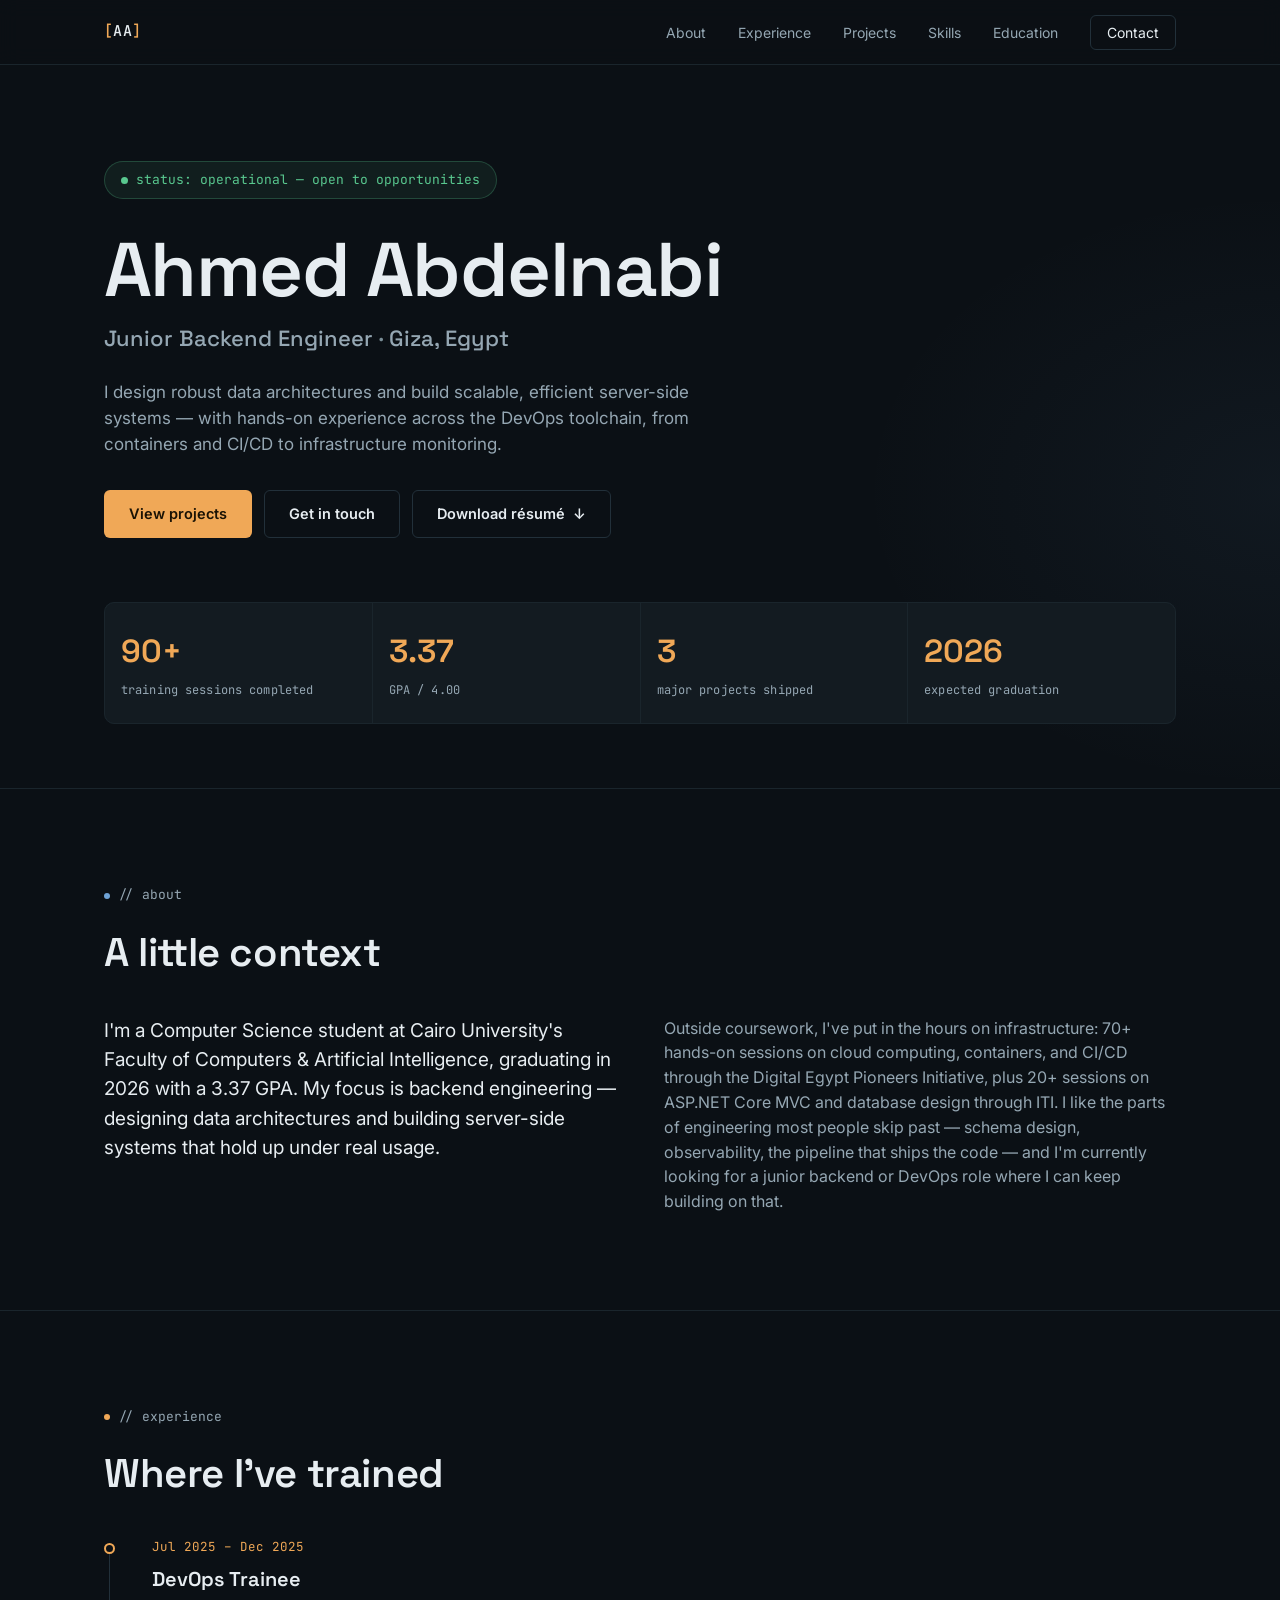
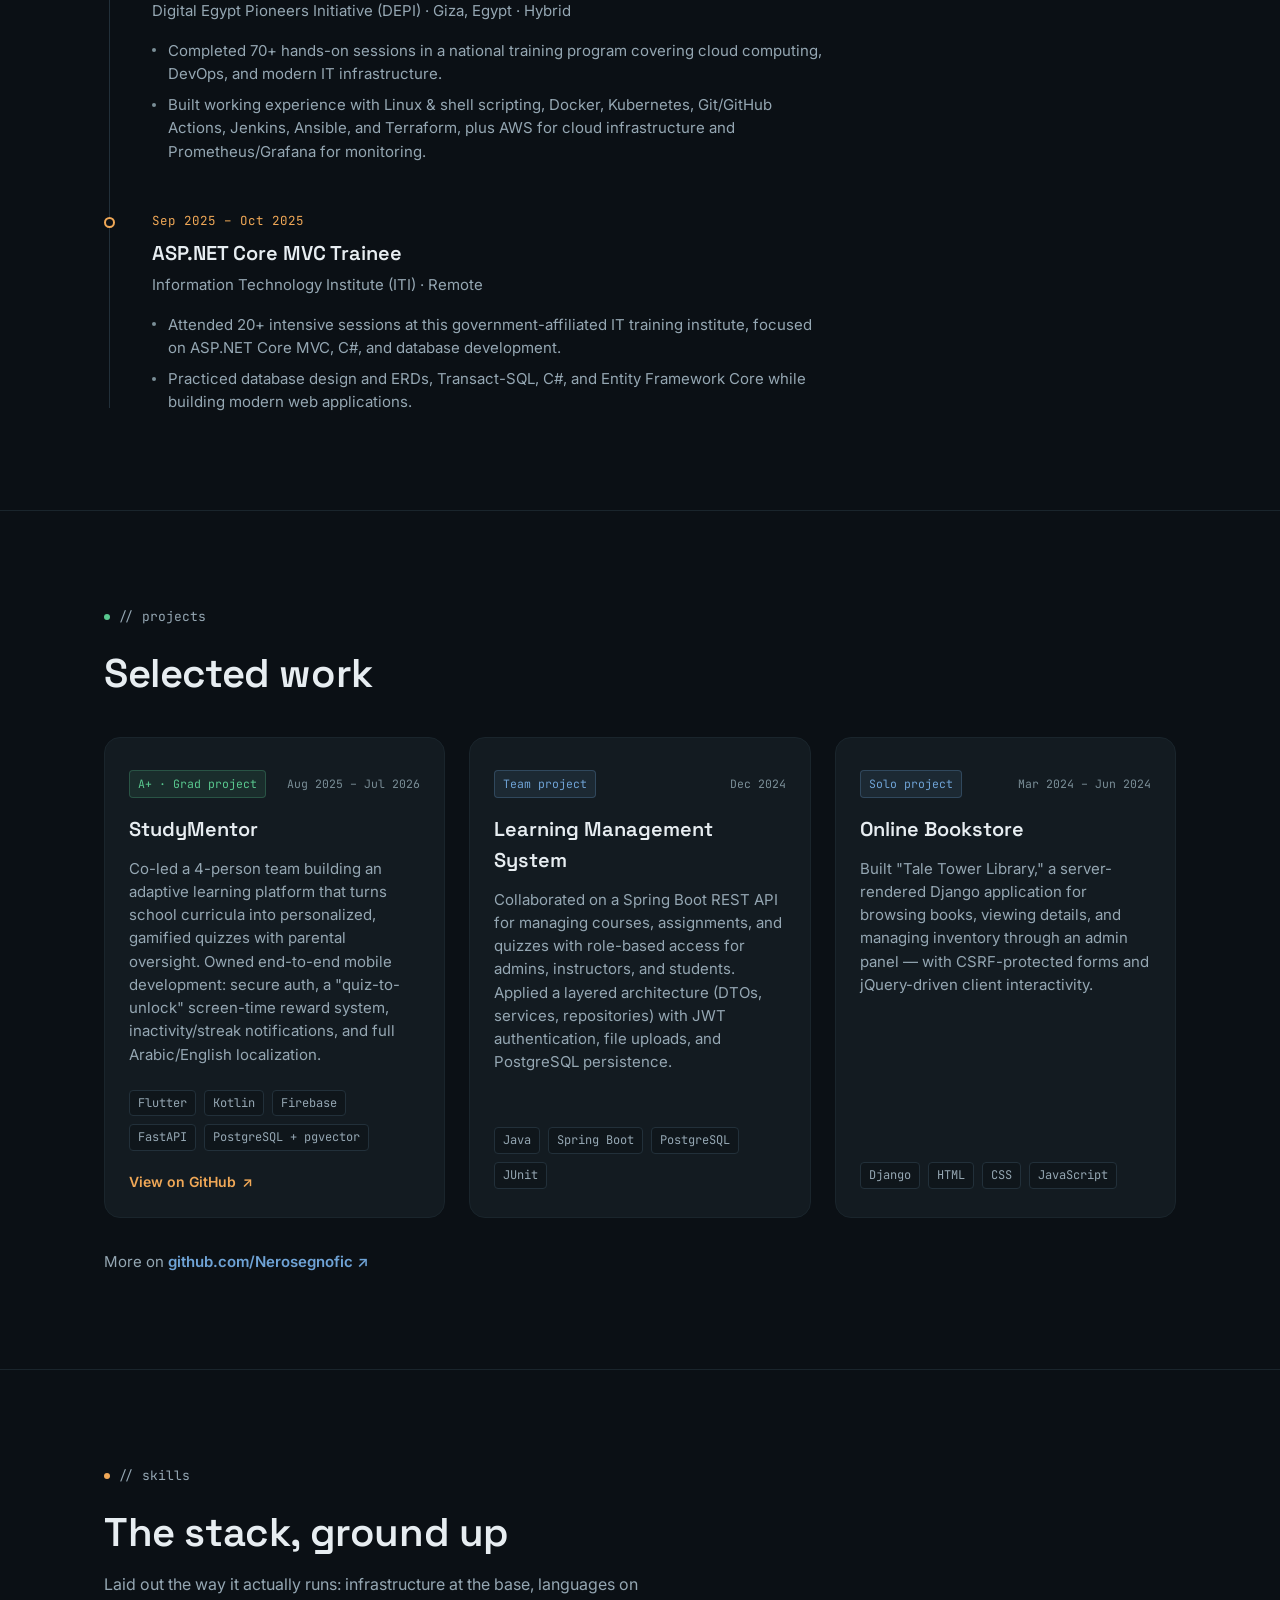
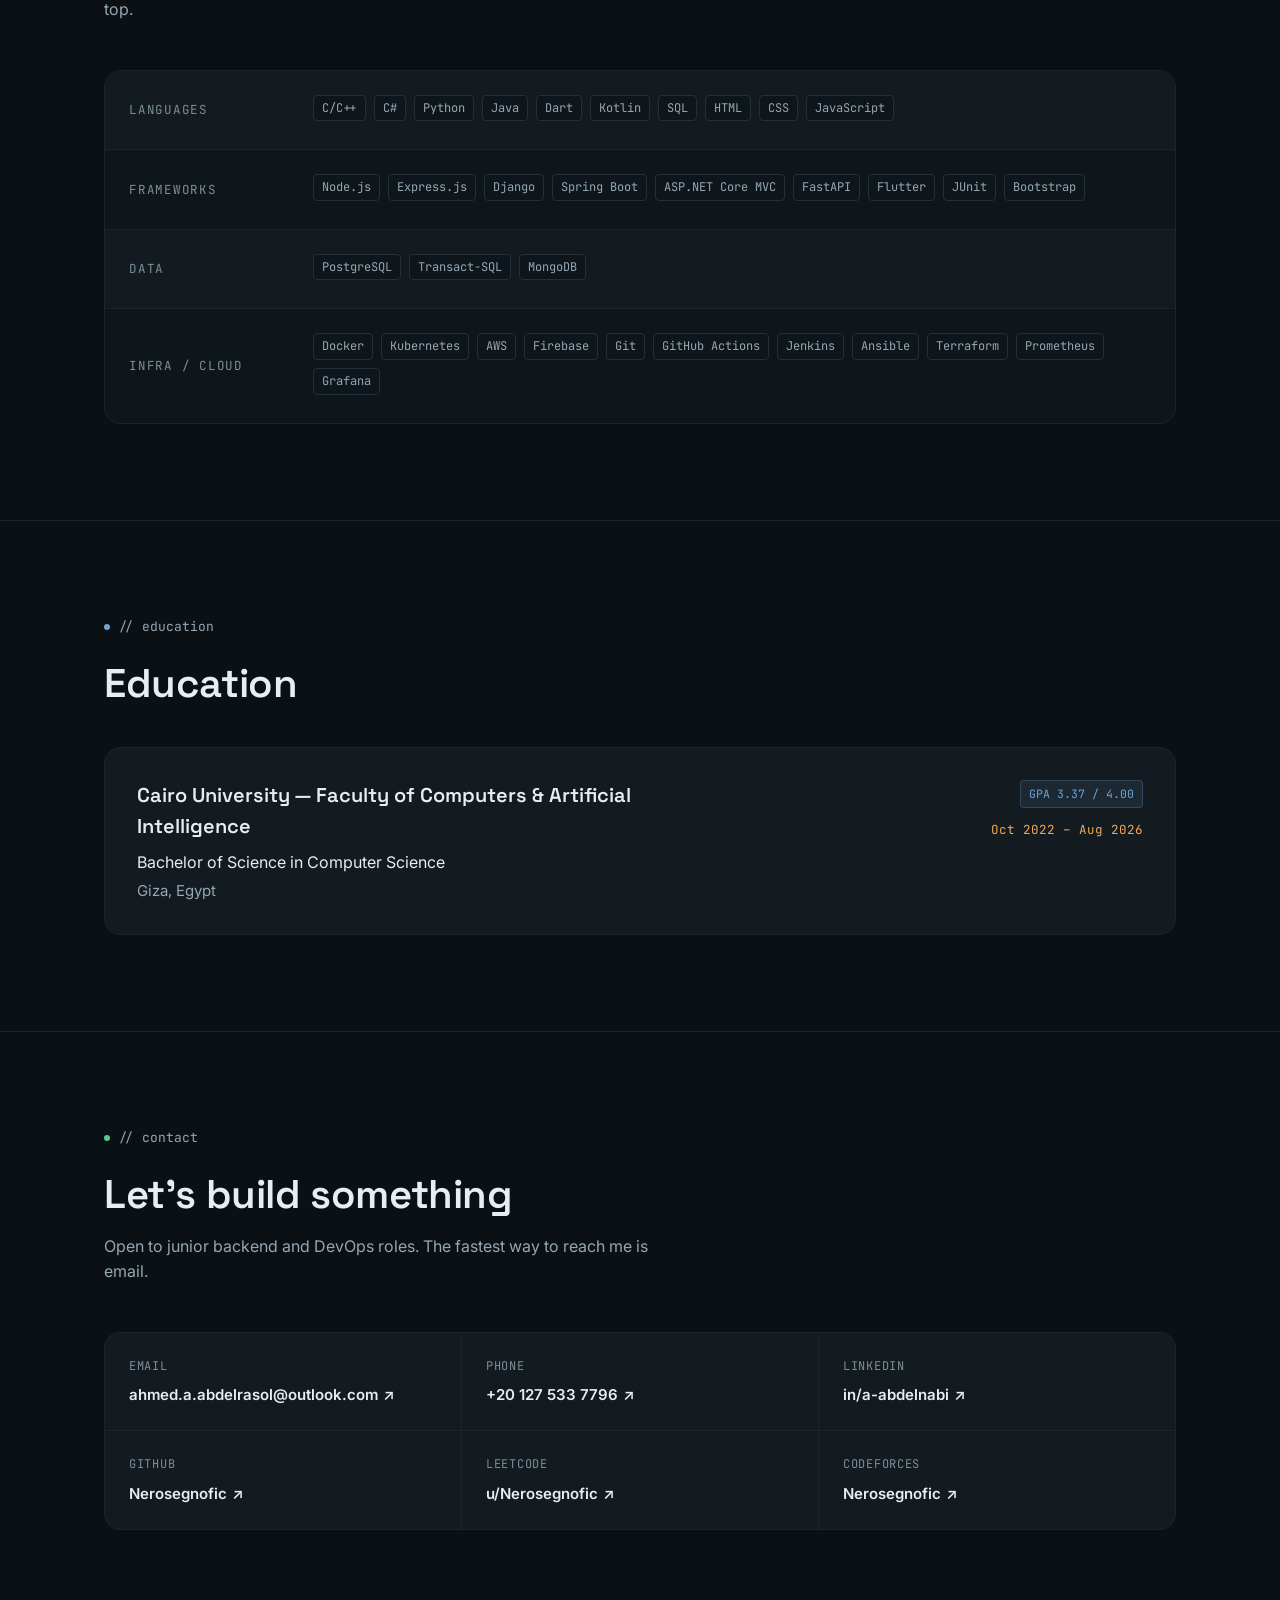
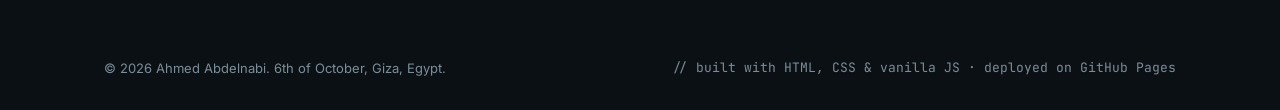
==== index.html @ e4489937 "Add files via upload" ====
<!DOCTYPE html>
<html lang="en" class="no-js">
<head>
  <meta charset="UTF-8">
  <meta name="viewport" content="width=device-width, initial-scale=1.0">
  <script>document.documentElement.classList.replace('no-js', 'js');</script>
  <title>Ahmed Abdelnabi — Junior Backend Engineer</title>
  <meta name="description" content="Ahmed Abdelnabi is a junior backend engineer in Giza, Egypt, focused on data architecture, server-side systems, and DevOps.">

  <!-- Open Graph -->
  <meta property="og:title" content="Ahmed Abdelnabi — Junior Backend Engineer">
  <meta property="og:description" content="Backend engineer dedicated to designing robust data architectures and scalable server-side systems.">
  <meta property="og:type" content="website">

  <link rel="icon" href="data:image/svg+xml,<svg xmlns='http://www.w3.org/2000/svg' viewBox='0 0 100 100'><rect width='100' height='100' rx='22' fill='%230B1015'/><text x='50' y='68' font-size='54' font-family='monospace' fill='%23F0A857' text-anchor='middle'>A</text></svg>">

  <link rel="preconnect" href="https://fonts.googleapis.com">
  <link rel="preconnect" href="https://fonts.gstatic.com" crossorigin>
  <link href="https://fonts.googleapis.com/css2?family=Space+Grotesk:wght@500;600;700&family=Inter:wght@400;500;600&family=JetBrains+Mono:wght@400;500&display=swap" rel="stylesheet">

  <link rel="stylesheet" href="css/style.css">
</head>
<body>
  <a class="skip-link" href="#main">Skip to content</a>

  <!-- ============ NAV ============ -->
  <header class="site-header" id="top">
    <div class="wrap header-inner">
      <a href="#top" class="logo" aria-label="Ahmed Abdelnabi, back to top">
        <span class="logo-bracket">[</span>AA<span class="logo-bracket">]</span>
      </a>

      <nav class="nav" aria-label="Primary">
        <ul class="nav-list">
          <li><a href="#about">About</a></li>
          <li><a href="#experience">Experience</a></li>
          <li><a href="#projects">Projects</a></li>
          <li><a href="#skills">Skills</a></li>
          <li><a href="#education">Education</a></li>
          <li><a href="#contact" class="nav-cta">Contact</a></li>
        </ul>
      </nav>

      <button class="nav-toggle" id="navToggle" aria-expanded="false" aria-controls="mobileNav" aria-label="Open menu">
        <span></span><span></span><span></span>
      </button>
    </div>

    <div class="mobile-nav" id="mobileNav">
      <ul>
        <li><a href="#about">About</a></li>
        <li><a href="#experience">Experience</a></li>
        <li><a href="#projects">Projects</a></li>
        <li><a href="#skills">Skills</a></li>
        <li><a href="#education">Education</a></li>
        <li><a href="#contact">Contact</a></li>
      </ul>
    </div>
  </header>

  <main id="main">
    <!-- ============ HERO ============ -->
    <section class="hero">
      <div class="wrap hero-inner">
        <div class="reveal">
          <div class="status-chip">
            <span class="status-dot" aria-hidden="true"></span>
            status: operational — open to opportunities
          </div>

          <h1 class="hero-name">Ahmed Abdelnabi</h1>
          <p class="hero-role">Junior Backend Engineer <span class="dim">·</span> Giza, Egypt</p>

          <p class="hero-tagline">
            I design robust data architectures and build scalable, efficient server-side
            systems — with hands-on experience across the DevOps toolchain, from
            containers and CI/CD to infrastructure monitoring.
          </p>

          <div class="hero-cta">
            <a href="#projects" class="btn btn-primary">View projects</a>
            <a href="#contact" class="btn btn-ghost">Get in touch</a>
            <a href="assets/Ahmed_Abdelnabi_Resume.pdf" class="btn btn-ghost" download>Download résumé <span aria-hidden="true">↓</span></a>
          </div>
        </div>

        <div class="stat-grid reveal">
          <div class="stat-card">
            <span class="stat-num">90+</span>
            <span class="stat-label">training sessions completed</span>
          </div>
          <div class="stat-card">
            <span class="stat-num">3.37</span>
            <span class="stat-label">GPA / 4.00</span>
          </div>
          <div class="stat-card">
            <span class="stat-num">3</span>
            <span class="stat-label">major projects shipped</span>
          </div>
          <div class="stat-card">
            <span class="stat-num">2026</span>
            <span class="stat-label">expected graduation</span>
          </div>
        </div>
      </div>
    </section>

    <!-- ============ ABOUT ============ -->
    <section class="section" id="about" aria-labelledby="about-heading">
      <div class="wrap">
        <p class="eyebrow"><span class="eyebrow-dot dot-blue"></span>// about</p>
        <h2 class="section-heading" id="about-heading">A little context</h2>

        <div class="about-grid">
          <p class="about-lead">
            I'm a Computer Science student at Cairo University's Faculty of Computers &amp;
            Artificial Intelligence, graduating in 2026 with a 3.37 GPA. My focus is backend
            engineering — designing data architectures and building server-side systems
            that hold up under real usage.
          </p>
          <p>
            Outside coursework, I've put in the hours on infrastructure: 70+ hands-on
            sessions on cloud computing, containers, and CI/CD through the Digital Egypt
            Pioneers Initiative, plus 20+ sessions on ASP.NET Core MVC and database design
            through ITI. I like the parts of engineering most people skip past — schema
            design, observability, the pipeline that ships the code — and I'm currently
            looking for a junior backend or DevOps role where I can keep building on that.
          </p>
        </div>
      </div>
    </section>

    <!-- ============ EXPERIENCE ============ -->
    <section class="section" id="experience" aria-labelledby="experience-heading">
      <div class="wrap">
        <p class="eyebrow"><span class="eyebrow-dot dot-amber"></span>// experience</p>
        <h2 class="section-heading" id="experience-heading">Where I've trained</h2>

        <ol class="timeline">
          <li class="timeline-item reveal">
            <div class="timeline-marker" aria-hidden="true"></div>
            <div class="timeline-content">
              <p class="timeline-date">Jul 2025 – Dec 2025</p>
              <h3 class="timeline-role">DevOps Trainee</h3>
              <p class="timeline-org">Digital Egypt Pioneers Initiative (DEPI) · Giza, Egypt · Hybrid</p>
              <ul class="timeline-list">
                <li>Completed 70+ hands-on sessions in a national training program covering cloud computing, DevOps, and modern IT infrastructure.</li>
                <li>Built working experience with Linux &amp; shell scripting, Docker, Kubernetes, Git/GitHub Actions, Jenkins, Ansible, and Terraform, plus AWS for cloud infrastructure and Prometheus/Grafana for monitoring.</li>
              </ul>
            </div>
          </li>

          <li class="timeline-item reveal">
            <div class="timeline-marker" aria-hidden="true"></div>
            <div class="timeline-content">
              <p class="timeline-date">Sep 2025 – Oct 2025</p>
              <h3 class="timeline-role">ASP.NET Core MVC Trainee</h3>
              <p class="timeline-org">Information Technology Institute (ITI) · Remote</p>
              <ul class="timeline-list">
                <li>Attended 20+ intensive sessions at this government-affiliated IT training institute, focused on ASP.NET Core MVC, C#, and database development.</li>
                <li>Practiced database design and ERDs, Transact-SQL, C#, and Entity Framework Core while building modern web applications.</li>
              </ul>
            </div>
          </li>
        </ol>
      </div>
    </section>

    <!-- ============ PROJECTS ============ -->
    <section class="section" id="projects" aria-labelledby="projects-heading">
      <div class="wrap">
        <p class="eyebrow"><span class="eyebrow-dot dot-green"></span>// projects</p>
        <h2 class="section-heading" id="projects-heading">Selected work</h2>

        <div class="project-grid">
          <article class="project-card reveal">
            <div class="project-card-top">
              <span class="badge badge-green">A+ · Grad project</span>
              <span class="project-date">Aug 2025 – Jul 2026</span>
            </div>
            <h3 class="project-title">StudyMentor</h3>
            <p class="project-desc">
              Co-led a 4-person team building an adaptive learning platform that turns
              school curricula into personalized, gamified quizzes with parental oversight.
              Owned end-to-end mobile development: secure auth, a "quiz-to-unlock"
              screen-time reward system, inactivity/streak notifications, and full
              Arabic/English localization.
            </p>
            <ul class="pill-row" aria-label="Technologies used">
              <li class="pill">Flutter</li>
              <li class="pill">Kotlin</li>
              <li class="pill">Firebase</li>
              <li class="pill">FastAPI</li>
              <li class="pill">PostgreSQL + pgvector</li>
            </ul>
            <a class="project-link" href="https://github.com/Nerosegnofic/StudyMentor" target="_blank" rel="noopener">
              View on GitHub <span class="arrow" aria-hidden="true">↗</span>
            </a>
          </article>

          <article class="project-card reveal">
            <div class="project-card-top">
              <span class="badge badge-blue">Team project</span>
              <span class="project-date">Dec 2024</span>
            </div>
            <h3 class="project-title">Learning Management System</h3>
            <p class="project-desc">
              Collaborated on a Spring Boot REST API for managing courses, assignments,
              and quizzes with role-based access for admins, instructors, and students.
              Applied a layered architecture (DTOs, services, repositories) with
              JWT authentication, file uploads, and PostgreSQL persistence.
            </p>
            <ul class="pill-row" aria-label="Technologies used">
              <li class="pill">Java</li>
              <li class="pill">Spring Boot</li>
              <li class="pill">PostgreSQL</li>
              <li class="pill">JUnit</li>
            </ul>
          </article>

          <article class="project-card reveal">
            <div class="project-card-top">
              <span class="badge badge-blue">Solo project</span>
              <span class="project-date">Mar 2024 – Jun 2024</span>
            </div>
            <h3 class="project-title">Online Bookstore</h3>
            <p class="project-desc">
              Built "Tale Tower Library," a server-rendered Django application for
              browsing books, viewing details, and managing inventory through an admin
              panel — with CSRF-protected forms and jQuery-driven client interactivity.
            </p>
            <ul class="pill-row" aria-label="Technologies used">
              <li class="pill">Django</li>
              <li class="pill">HTML</li>
              <li class="pill">CSS</li>
              <li class="pill">JavaScript</li>
            </ul>
          </article>
        </div>

        <p class="more-repos">
          More on <a href="https://github.com/Nerosegnofic" target="_blank" rel="noopener">github.com/Nerosegnofic <span class="arrow" aria-hidden="true">↗</span></a>
        </p>
      </div>
    </section>

    <!-- ============ SKILLS ============ -->
    <section class="section" id="skills" aria-labelledby="skills-heading">
      <div class="wrap">
        <p class="eyebrow"><span class="eyebrow-dot dot-amber"></span>// skills</p>
        <h2 class="section-heading" id="skills-heading">The stack, ground up</h2>
        <p class="section-sub">Laid out the way it actually runs: infrastructure at the base, languages on top.</p>

        <div class="stack">
          <div class="stack-band reveal">
            <span class="stack-label">Languages</span>
            <ul class="pill-row">
              <li class="pill">C/C++</li>
              <li class="pill">C#</li>
              <li class="pill">Python</li>
              <li class="pill">Java</li>
              <li class="pill">Dart</li>
              <li class="pill">Kotlin</li>
              <li class="pill">SQL</li>
              <li class="pill">HTML</li>
              <li class="pill">CSS</li>
              <li class="pill">JavaScript</li>
            </ul>
          </div>

          <div class="stack-band reveal">
            <span class="stack-label">Frameworks</span>
            <ul class="pill-row">
              <li class="pill">Node.js</li>
              <li class="pill">Express.js</li>
              <li class="pill">Django</li>
              <li class="pill">Spring Boot</li>
              <li class="pill">ASP.NET Core MVC</li>
              <li class="pill">FastAPI</li>
              <li class="pill">Flutter</li>
              <li class="pill">JUnit</li>
              <li class="pill">Bootstrap</li>
            </ul>
          </div>

          <div class="stack-band reveal">
            <span class="stack-label">Data</span>
            <ul class="pill-row">
              <li class="pill">PostgreSQL</li>
              <li class="pill">Transact-SQL</li>
              <li class="pill">MongoDB</li>
            </ul>
          </div>

          <div class="stack-band reveal">
            <span class="stack-label">Infra / Cloud</span>
            <ul class="pill-row">
              <li class="pill">Docker</li>
              <li class="pill">Kubernetes</li>
              <li class="pill">AWS</li>
              <li class="pill">Firebase</li>
              <li class="pill">Git</li>
              <li class="pill">GitHub Actions</li>
              <li class="pill">Jenkins</li>
              <li class="pill">Ansible</li>
              <li class="pill">Terraform</li>
              <li class="pill">Prometheus</li>
              <li class="pill">Grafana</li>
            </ul>
          </div>
        </div>
      </div>
    </section>

    <!-- ============ EDUCATION ============ -->
    <section class="section" id="education" aria-labelledby="education-heading">
      <div class="wrap">
        <p class="eyebrow"><span class="eyebrow-dot dot-blue"></span>// education</p>
        <h2 class="section-heading" id="education-heading">Education</h2>

        <div class="edu-card reveal">
          <div class="edu-main">
            <h3 class="edu-school">Cairo University — Faculty of Computers &amp; Artificial Intelligence</h3>
            <p class="edu-degree">Bachelor of Science in Computer Science</p>
            <p class="edu-loc">Giza, Egypt</p>
          </div>
          <div class="edu-meta">
            <span class="badge badge-blue">GPA 3.37 / 4.00</span>
            <span class="timeline-date">Oct 2022 – Aug 2026</span>
          </div>
        </div>
      </div>
    </section>

    <!-- ============ CONTACT ============ -->
    <section class="section contact-section" id="contact" aria-labelledby="contact-heading">
      <div class="wrap">
        <p class="eyebrow"><span class="eyebrow-dot dot-green"></span>// contact</p>
        <h2 class="section-heading" id="contact-heading">Let's build something</h2>
        <p class="section-sub">
          Open to junior backend and DevOps roles. The fastest way to reach me is email.
        </p>

        <div class="contact-grid">
          <a class="contact-link reveal" href="mailto:ahmed.a.abdelrasol@outlook.com">
            <span class="contact-label">Email</span>
            <span class="contact-value">ahmed.a.abdelrasol@outlook.com <span class="arrow" aria-hidden="true">↗</span></span>
          </a>
          <a class="contact-link reveal" href="tel:+201275337796">
            <span class="contact-label">Phone</span>
            <span class="contact-value">+20 127 533 7796 <span class="arrow" aria-hidden="true">↗</span></span>
          </a>
          <a class="contact-link reveal" href="https://www.linkedin.com/in/a-abdelnabi/" target="_blank" rel="noopener">
            <span class="contact-label">LinkedIn</span>
            <span class="contact-value">in/a-abdelnabi <span class="arrow" aria-hidden="true">↗</span></span>
          </a>
          <a class="contact-link reveal" href="https://github.com/Nerosegnofic" target="_blank" rel="noopener">
            <span class="contact-label">GitHub</span>
            <span class="contact-value">Nerosegnofic <span class="arrow" aria-hidden="true">↗</span></span>
          </a>
          <a class="contact-link reveal" href="https://leetcode.com/u/Nerosegnofic/" target="_blank" rel="noopener">
            <span class="contact-label">LeetCode</span>
            <span class="contact-value">u/Nerosegnofic <span class="arrow" aria-hidden="true">↗</span></span>
          </a>
          <a class="contact-link reveal" href="https://codeforces.com/profile/Nerosegnofic" target="_blank" rel="noopener">
            <span class="contact-label">Codeforces</span>
            <span class="contact-value">Nerosegnofic <span class="arrow" aria-hidden="true">↗</span></span>
          </a>
        </div>
      </div>
    </section>
  </main>

  <footer class="site-footer">
    <div class="wrap footer-inner">
      <p>© <span id="year"></span> Ahmed Abdelnabi. 6th of October, Giza, Egypt.</p>
      <p class="footer-log">// built with HTML, CSS &amp; vanilla JS · deployed on GitHub Pages</p>
    </div>
  </footer>

  <script src="js/script.js"></script>
</body>
</html>
---- css/style.css ----
/* =========================================================
   Ahmed Abdelnabi — Portfolio
   Design concept: an "operations dashboard" for a backend/
   DevOps engineer — panels, hairline grid, status signals,
   and a stack diagram literally built from his own skills.
   ========================================================= */

/* ---------- Tokens ---------- */
:root {
  /* Color */
  --bg: #0B1015;
  --panel: #131B21;
  --panel-2: #0F161B;
  --border: #22303A;
  --border-soft: #1A252C;
  --text: #E7EDF1;
  --text-muted: #95A7B3;
  --text-faint: #7A8E97;

  --amber: #F0A857;
  --amber-strong: #F5B96E;
  --green: #59C88F;
  --blue: #6FA3D6;

  /* Type */
  --font-display: "Space Grotesk", "Inter", sans-serif;
  --font-body: "Inter", -apple-system, BlinkMacSystemFont, sans-serif;
  --font-mono: "JetBrains Mono", "SFMono-Regular", Consolas, monospace;

  /* Space */
  --space-1: 4px;
  --space-2: 8px;
  --space-3: 12px;
  --space-4: 16px;
  --space-5: 24px;
  --space-6: 32px;
  --space-7: 48px;
  --space-8: 64px;
  --space-9: 96px;

  /* Layout */
  --content-width: 1120px;
  --radius-sm: 6px;
  --radius-md: 10px;
  --radius-lg: 16px;

  --ease: cubic-bezier(0.16, 1, 0.3, 1);
}

/* ---------- Reset ---------- */
*, *::before, *::after { box-sizing: border-box; }
html { scroll-behavior: smooth; }

body {
  margin: 0;
  background: var(--bg);
  background-image:
    radial-gradient(ellipse 900px 500px at 15% -10%, rgba(240, 168, 87, 0.07), transparent 60%),
    radial-gradient(ellipse 700px 500px at 100% 10%, rgba(111, 163, 214, 0.06), transparent 60%);
  background-repeat: no-repeat;
  color: var(--text);
  font-family: var(--font-body);
  font-size: 16px;
  line-height: 1.55;
  -webkit-font-smoothing: antialiased;
}

h1, h2, h3, h4 { margin: 0; font-family: var(--font-display); font-weight: 600; }
p { margin: 0; }
ul, ol { margin: 0; padding: 0; list-style: none; }
a { color: inherit; text-decoration: none; }
button { font: inherit; color: inherit; background: none; border: none; cursor: pointer; }
img { max-width: 100%; display: block; }

.wrap {
  max-width: var(--content-width);
  margin-inline: auto;
  padding-inline: var(--space-5);
}

.dim { color: var(--text-faint); }

/* ---------- Accessibility ---------- */
.skip-link {
  position: absolute;
  left: -9999px;
  top: 0;
  background: var(--amber);
  color: var(--bg);
  padding: var(--space-3) var(--space-4);
  z-index: 200;
  border-radius: 0 0 var(--radius-sm) 0;
  font-family: var(--font-mono);
  font-size: 14px;
}
.skip-link:focus { left: 0; }

a:focus-visible,
button:focus-visible,
.project-link:focus-visible {
  outline: 2px solid var(--amber);
  outline-offset: 3px;
  border-radius: 2px;
}

@media (prefers-reduced-motion: reduce) {
  html { scroll-behavior: auto; }
  *, *::before, *::after {
    animation-duration: 0.01ms !important;
    animation-iteration-count: 1 !important;
    transition-duration: 0.01ms !important;
  }
  .reveal { opacity: 1 !important; transform: none !important; }
}

/* ---------- Header / Nav ---------- */
.site-header {
  position: sticky;
  top: 0;
  z-index: 100;
  background: rgba(11, 16, 21, 0.82);
  backdrop-filter: blur(10px);
  -webkit-backdrop-filter: blur(10px);
  border-bottom: 1px solid var(--border-soft);
}

.header-inner {
  display: flex;
  align-items: center;
  justify-content: space-between;
  height: 64px;
}

.logo {
  font-family: var(--font-mono);
  font-size: 15px;
  font-weight: 500;
  letter-spacing: 0.02em;
  color: var(--text);
}
.logo-bracket { color: var(--amber); }

.nav-list {
  display: flex;
  align-items: center;
  gap: var(--space-6);
}

.nav-list a {
  font-size: 14px;
  color: var(--text-muted);
  transition: color 0.2s var(--ease);
}
.nav-list a:hover { color: var(--text); }

.nav-cta {
  border: 1px solid var(--border);
  padding: var(--space-2) var(--space-4);
  border-radius: var(--radius-sm);
  color: var(--text) !important;
}
.nav-cta:hover { border-color: var(--amber); color: var(--amber) !important; }

.nav-toggle {
  display: none;
  flex-direction: column;
  justify-content: center;
  gap: 5px;
  width: 36px;
  height: 36px;
}
.nav-toggle span {
  display: block;
  width: 20px;
  height: 2px;
  background: var(--text);
  transition: transform 0.25s var(--ease), opacity 0.25s var(--ease);
}
.nav-toggle[aria-expanded="true"] span:nth-child(1) { transform: translateY(7px) rotate(45deg); }
.nav-toggle[aria-expanded="true"] span:nth-child(2) { opacity: 0; }
.nav-toggle[aria-expanded="true"] span:nth-child(3) { transform: translateY(-7px) rotate(-45deg); }

.mobile-nav {
  display: none;
  max-height: 0;
  overflow: hidden;
  border-bottom: 1px solid var(--border-soft);
  transition: max-height 0.3s var(--ease);
}
.mobile-nav.open { max-height: 400px; }
.mobile-nav ul { padding: var(--space-4) var(--space-5) var(--space-5); display: flex; flex-direction: column; gap: var(--space-4); }
.mobile-nav a { font-size: 15px; color: var(--text-muted); }
.mobile-nav a:hover { color: var(--text); }

/* ---------- Hero ---------- */
.hero {
  padding-block: var(--space-9) var(--space-8);
  border-bottom: 1px solid var(--border-soft);
}

.status-chip {
  display: inline-flex;
  align-items: center;
  gap: var(--space-2);
  font-family: var(--font-mono);
  font-size: 13px;
  color: var(--green);
  background: rgba(89, 200, 143, 0.08);
  border: 1px solid rgba(89, 200, 143, 0.25);
  padding: var(--space-2) var(--space-4);
  border-radius: 999px;
  margin-bottom: var(--space-6);
}

.status-dot {
  width: 7px;
  height: 7px;
  border-radius: 50%;
  background: var(--green);
  box-shadow: 0 0 0 0 rgba(89, 200, 143, 0.6);
  animation: pulse 2s infinite;
  flex-shrink: 0;
}

@keyframes pulse {
  0% { box-shadow: 0 0 0 0 rgba(89, 200, 143, 0.55); }
  70% { box-shadow: 0 0 0 9px rgba(89, 200, 143, 0); }
  100% { box-shadow: 0 0 0 0 rgba(89, 200, 143, 0); }
}

.hero-name {
  font-size: clamp(2.75rem, 6vw, 4.75rem);
  line-height: 1.02;
  letter-spacing: -0.02em;
  margin-bottom: var(--space-3);
}

.hero-role {
  font-size: clamp(1.1rem, 2vw, 1.375rem);
  color: var(--text-muted);
  font-family: var(--font-display);
  font-weight: 500;
  margin-bottom: var(--space-5);
}

.hero-tagline {
  max-width: 640px;
  font-size: 1.0625rem;
  color: var(--text-muted);
  margin-bottom: var(--space-6);
}

.hero-cta {
  display: flex;
  flex-wrap: wrap;
  gap: var(--space-3);
  margin-bottom: var(--space-8);
}

.btn {
  display: inline-flex;
  align-items: center;
  gap: var(--space-2);
  font-family: var(--font-body);
  font-size: 14.5px;
  font-weight: 600;
  padding: var(--space-3) var(--space-5);
  border-radius: var(--radius-sm);
  transition: transform 0.2s var(--ease), border-color 0.2s var(--ease), background 0.2s var(--ease), color 0.2s var(--ease);
  border: 1px solid transparent;
}

.btn-primary {
  background: var(--amber);
  color: #1A1204;
}
.btn-primary:hover { background: var(--amber-strong); transform: translateY(-1px); }

.btn-ghost {
  border-color: var(--border);
  color: var(--text);
}
.btn-ghost:hover { border-color: var(--text-muted); transform: translateY(-1px); }

.stat-grid {
  display: grid;
  grid-template-columns: repeat(4, 1fr);
  gap: 1px;
  background: var(--border-soft);
  border: 1px solid var(--border-soft);
  border-radius: var(--radius-md);
  overflow: hidden;
}

.stat-card {
  background: var(--panel);
  padding: var(--space-5) var(--space-4);
  display: flex;
  flex-direction: column;
  gap: var(--space-1);
}

.stat-num {
  font-family: var(--font-display);
  font-size: clamp(1.5rem, 3vw, 2rem);
  font-weight: 600;
  color: var(--amber);
}

.stat-label {
  font-family: var(--font-mono);
  font-size: 12px;
  color: var(--text-muted);
  letter-spacing: 0.01em;
}

/* ---------- Sections (shared) ---------- */
.section {
  padding-block: var(--space-9);
  border-bottom: 1px solid var(--border-soft);
  scroll-margin-top: 80px;
}

.eyebrow {
  font-family: var(--font-mono);
  font-size: 13px;
  color: var(--text-muted);
  display: flex;
  align-items: center;
  gap: var(--space-2);
  margin-bottom: var(--space-4);
}

.eyebrow-dot {
  width: 6px;
  height: 6px;
  border-radius: 50%;
  flex-shrink: 0;
}
.dot-amber { background: var(--amber); }
.dot-green { background: var(--green); }
.dot-blue { background: var(--blue); }

.section-heading {
  font-size: clamp(1.75rem, 3.4vw, 2.5rem);
  letter-spacing: -0.01em;
  margin-bottom: var(--space-6);
}

.section-sub {
  color: var(--text-muted);
  max-width: 560px;
  margin-bottom: var(--space-7);
  font-size: 1rem;
}

.section-heading + .section-sub {
  margin-top: calc(var(--space-6) * -1 + var(--space-2));
}

/* ---------- About ---------- */
.about-grid {
  display: grid;
  grid-template-columns: 1fr 1fr;
  gap: var(--space-7);
}

.about-lead {
  font-size: 1.1875rem;
  color: var(--text);
}

.about-grid p:not(.about-lead) {
  color: var(--text-muted);
}

/* ---------- Timeline (Experience) ---------- */
.timeline {
  position: relative;
  display: flex;
  flex-direction: column;
  gap: var(--space-7);
}

.timeline::before {
  content: "";
  position: absolute;
  left: 5px;
  top: 6px;
  bottom: 6px;
  width: 1px;
  background: var(--border);
}

.timeline-item {
  position: relative;
  padding-left: var(--space-7);
}

.timeline-marker {
  position: absolute;
  left: 0;
  top: 6px;
  width: 11px;
  height: 11px;
  border-radius: 50%;
  background: var(--bg);
  border: 2px solid var(--amber);
}

.timeline-date {
  font-family: var(--font-mono);
  font-size: 12.5px;
  color: var(--amber);
  margin-bottom: var(--space-2);
}

.timeline-role {
  font-size: 1.25rem;
  margin-bottom: var(--space-1);
}

.timeline-org {
  color: var(--text-muted);
  font-size: 0.9375rem;
  margin-bottom: var(--space-4);
}

.timeline-list {
  display: flex;
  flex-direction: column;
  gap: var(--space-2);
  max-width: 680px;
}

.timeline-list li {
  position: relative;
  padding-left: var(--space-4);
  color: var(--text-muted);
  font-size: 0.9375rem;
}

.timeline-list li::before {
  content: "";
  position: absolute;
  left: 0;
  top: 0.65em;
  width: 4px;
  height: 4px;
  border-radius: 50%;
  background: var(--text-faint);
}

/* ---------- Projects ---------- */
.project-grid {
  display: grid;
  grid-template-columns: repeat(3, 1fr);
  gap: var(--space-5);
}

.project-card {
  background: var(--panel);
  border: 1px solid var(--border-soft);
  border-radius: var(--radius-lg);
  padding: var(--space-6) var(--space-5) var(--space-5);
  display: flex;
  flex-direction: column;
  transition: border-color 0.25s var(--ease), transform 0.25s var(--ease);
}
.project-card:hover { border-color: var(--border); transform: translateY(-3px); }

.project-card-top {
  display: flex;
  align-items: center;
  justify-content: space-between;
  margin-bottom: var(--space-4);
}

.badge {
  font-family: var(--font-mono);
  font-size: 11.5px;
  padding: var(--space-1) var(--space-2);
  border-radius: 4px;
  white-space: nowrap;
}
.badge-green { background: rgba(89, 200, 143, 0.1); color: var(--green); border: 1px solid rgba(89, 200, 143, 0.25); }
.badge-blue { background: rgba(111, 163, 214, 0.1); color: var(--blue); border: 1px solid rgba(111, 163, 214, 0.25); }

.project-date {
  font-family: var(--font-mono);
  font-size: 11.5px;
  color: var(--text-faint);
}

.project-title {
  font-size: 1.25rem;
  margin-bottom: var(--space-3);
}

.project-desc {
  color: var(--text-muted);
  font-size: 0.9375rem;
  flex-grow: 1;
  margin-bottom: var(--space-5);
}

.pill-row {
  display: flex;
  flex-wrap: wrap;
  gap: var(--space-2);
  margin-bottom: var(--space-1);
}

.pill {
  font-family: var(--font-mono);
  font-size: 12px;
  color: var(--text-muted);
  border: 1px solid var(--border);
  padding: 3px var(--space-2);
  border-radius: 4px;
  background: var(--panel-2);
}

.project-link {
  display: inline-flex;
  align-items: center;
  gap: 6px;
  margin-top: var(--space-4);
  font-size: 0.875rem;
  font-weight: 600;
  color: var(--amber);
}
.project-link:hover { color: var(--amber-strong); }
.arrow { display: inline-block; transition: transform 0.2s var(--ease); }
.project-link:hover .arrow,
.contact-link:hover .arrow { transform: translate(2px, -2px); }

.more-repos {
  margin-top: var(--space-6);
  font-size: 0.9375rem;
  color: var(--text-muted);
}
.more-repos a { color: var(--blue); font-weight: 600; }
.more-repos a:hover { color: var(--amber); }

/* ---------- Skills stack ---------- */
.stack {
  display: flex;
  flex-direction: column;
  border: 1px solid var(--border-soft);
  border-radius: var(--radius-lg);
  overflow: hidden;
}

.stack-band {
  display: grid;
  grid-template-columns: 160px 1fr;
  gap: var(--space-5);
  align-items: center;
  padding: var(--space-5);
}
.stack-band:not(:last-child) { border-bottom: 1px solid var(--border-soft); }
.stack-band:nth-child(odd) { background: var(--panel); }
.stack-band:nth-child(even) { background: var(--panel-2); }

.stack-label {
  font-family: var(--font-mono);
  font-size: 12.5px;
  text-transform: uppercase;
  letter-spacing: 0.06em;
  color: var(--text-faint);
}

/* ---------- Education ---------- */
.edu-card {
  background: var(--panel);
  border: 1px solid var(--border-soft);
  border-radius: var(--radius-lg);
  padding: var(--space-6);
  display: flex;
  align-items: flex-start;
  justify-content: space-between;
  gap: var(--space-5);
  flex-wrap: wrap;
}

.edu-main {
  flex: 1 1 320px;
  min-width: 260px;
}

.edu-school {
  font-size: 1.25rem;
  margin-bottom: var(--space-2);
  max-width: 520px;
}

.edu-degree { color: var(--text); margin-bottom: var(--space-1); }
.edu-loc { color: var(--text-muted); font-size: 0.9375rem; }

.edu-meta {
  display: flex;
  flex-direction: column;
  align-items: flex-end;
  gap: var(--space-3);
}

/* ---------- Contact ---------- */
.contact-section { border-bottom: none; }

.contact-grid {
  display: grid;
  grid-template-columns: repeat(3, 1fr);
  gap: 1px;
  background: var(--border-soft);
  border: 1px solid var(--border-soft);
  border-radius: var(--radius-lg);
  overflow: hidden;
}

.contact-link {
  background: var(--panel);
  padding: var(--space-5);
  display: flex;
  flex-direction: column;
  gap: var(--space-2);
  transition: background 0.2s var(--ease);
}
.contact-link:hover { background: var(--panel-2); }

.contact-label {
  font-family: var(--font-mono);
  font-size: 12px;
  color: var(--text-faint);
  text-transform: uppercase;
  letter-spacing: 0.06em;
}

.contact-value {
  font-size: 0.9375rem;
  font-weight: 600;
  color: var(--text);
  display: inline-flex;
  align-items: center;
  gap: 5px;
  word-break: break-word;
}
.contact-link:hover .contact-value { color: var(--amber); }

/* ---------- Footer ---------- */
.site-footer { padding-block: var(--space-6); }
.footer-inner {
  display: flex;
  justify-content: space-between;
  flex-wrap: wrap;
  gap: var(--space-2);
  color: var(--text-faint);
  font-size: 13px;
}
.footer-log { font-family: var(--font-mono); }

/* ---------- Scroll reveal ----------
   Hidden-until-revealed state only applies once JS has confirmed it can
   run (html.js) and will actually flip .is-visible back on. Without JS,
   .no-js stays on <html> and content is visible by default. */
.js .reveal {
  opacity: 0;
  transform: translateY(18px);
  transition: opacity 0.6s var(--ease), transform 0.6s var(--ease);
}
.js .reveal.is-visible {
  opacity: 1;
  transform: translateY(0);
}

/* ---------- Responsive ---------- */
@media (max-width: 860px) {
  .nav { display: none; }
  .nav-toggle { display: flex; }
  .mobile-nav { display: block; }

  .about-grid { grid-template-columns: 1fr; gap: var(--space-4); }
  .project-grid { grid-template-columns: 1fr; }
  .stat-grid { grid-template-columns: repeat(2, 1fr); }
  .contact-grid { grid-template-columns: 1fr; }

  .stack-band { grid-template-columns: 1fr; gap: var(--space-2); }

  .edu-card { flex-direction: column; }
  .edu-meta { align-items: flex-start; }
}

@media (max-width: 520px) {
  .hero { padding-block: var(--space-7) var(--space-6); }
  .section { padding-block: var(--space-7); }
  .hero-cta { flex-direction: column; align-items: stretch; }
  .btn { justify-content: center; }
}
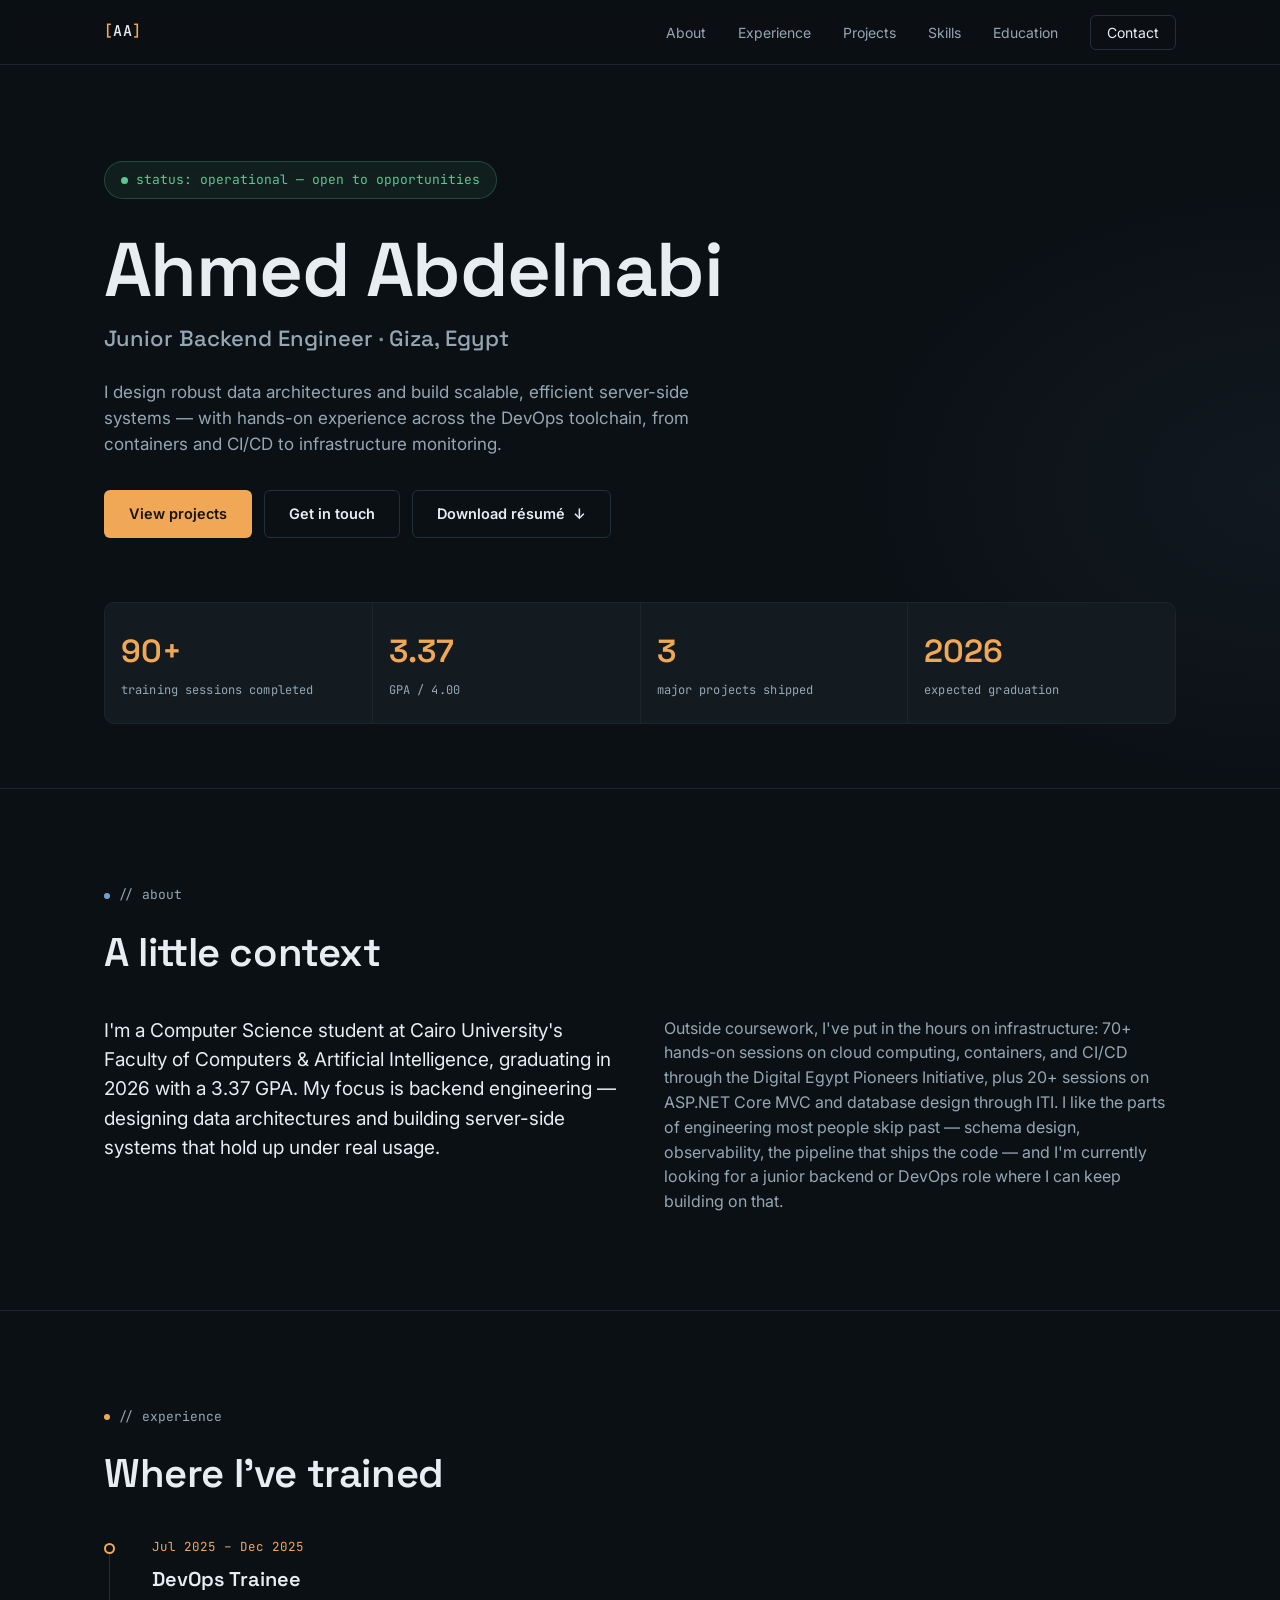
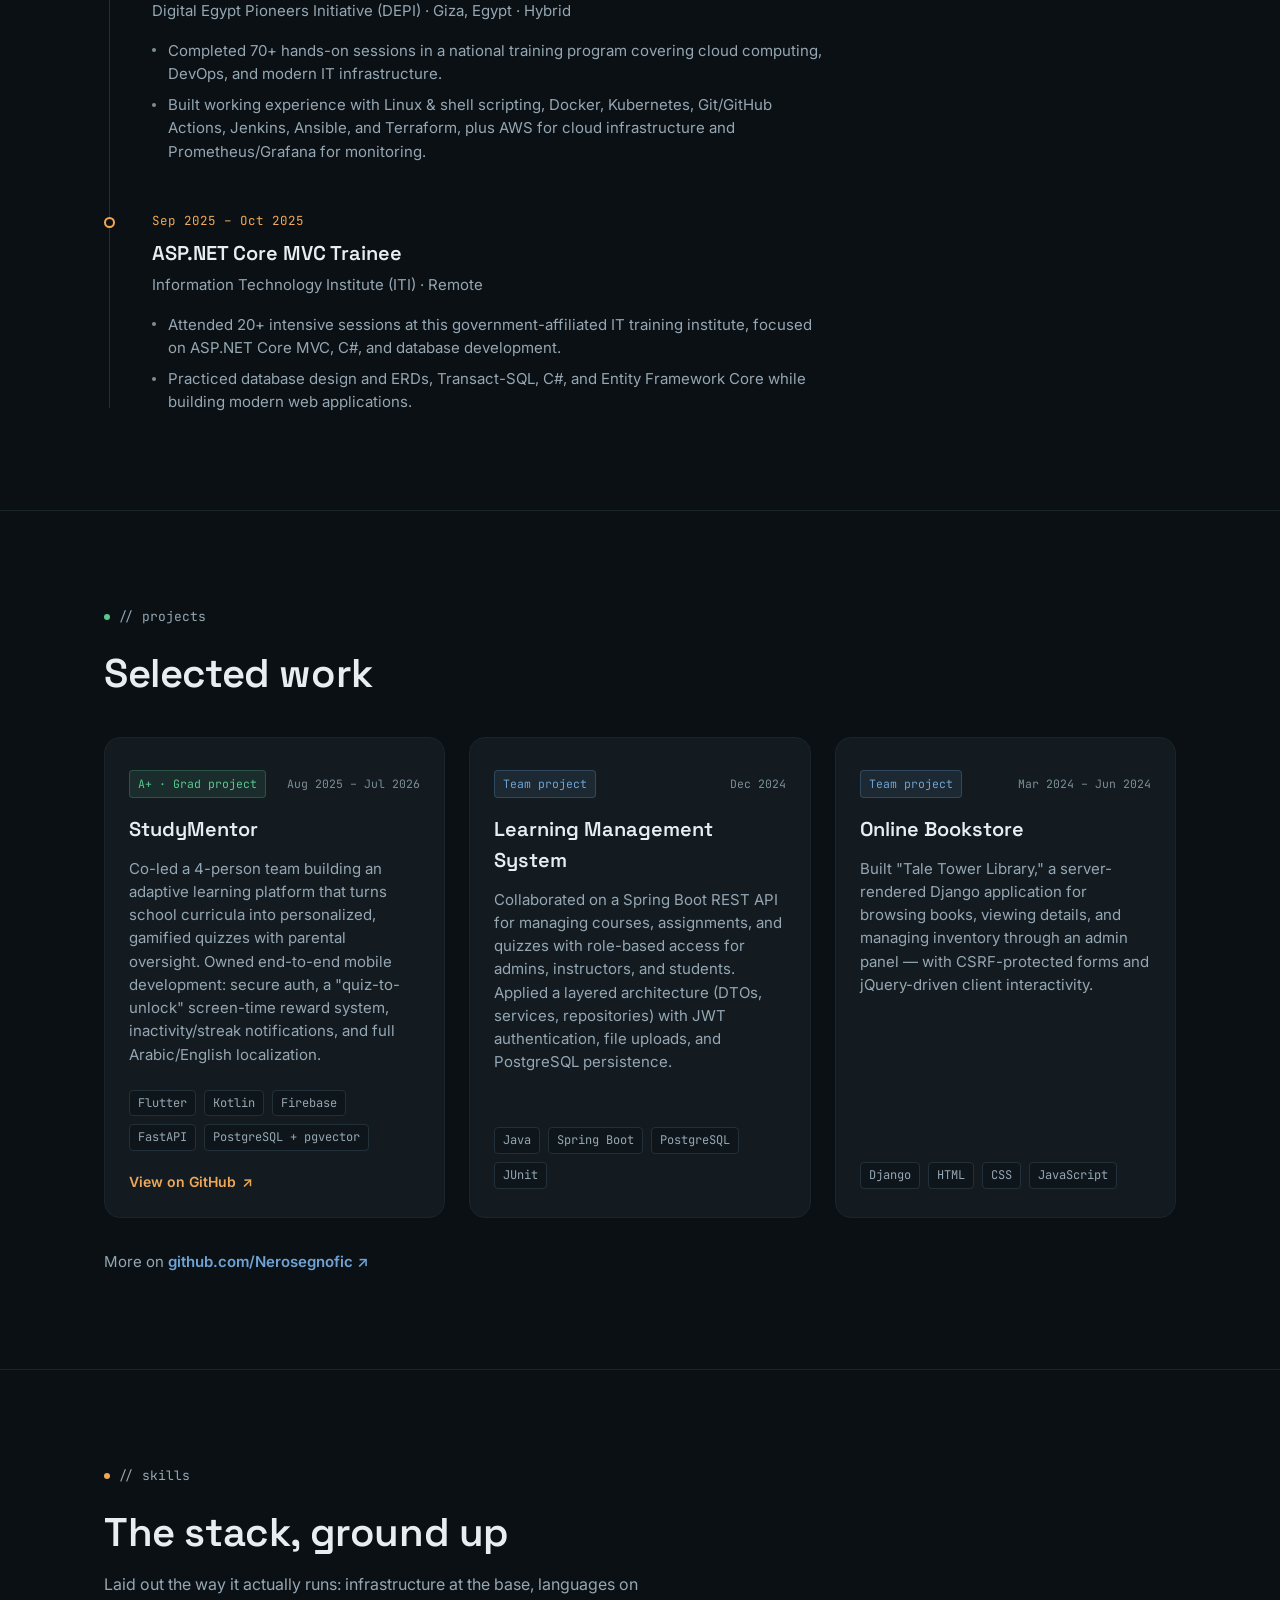
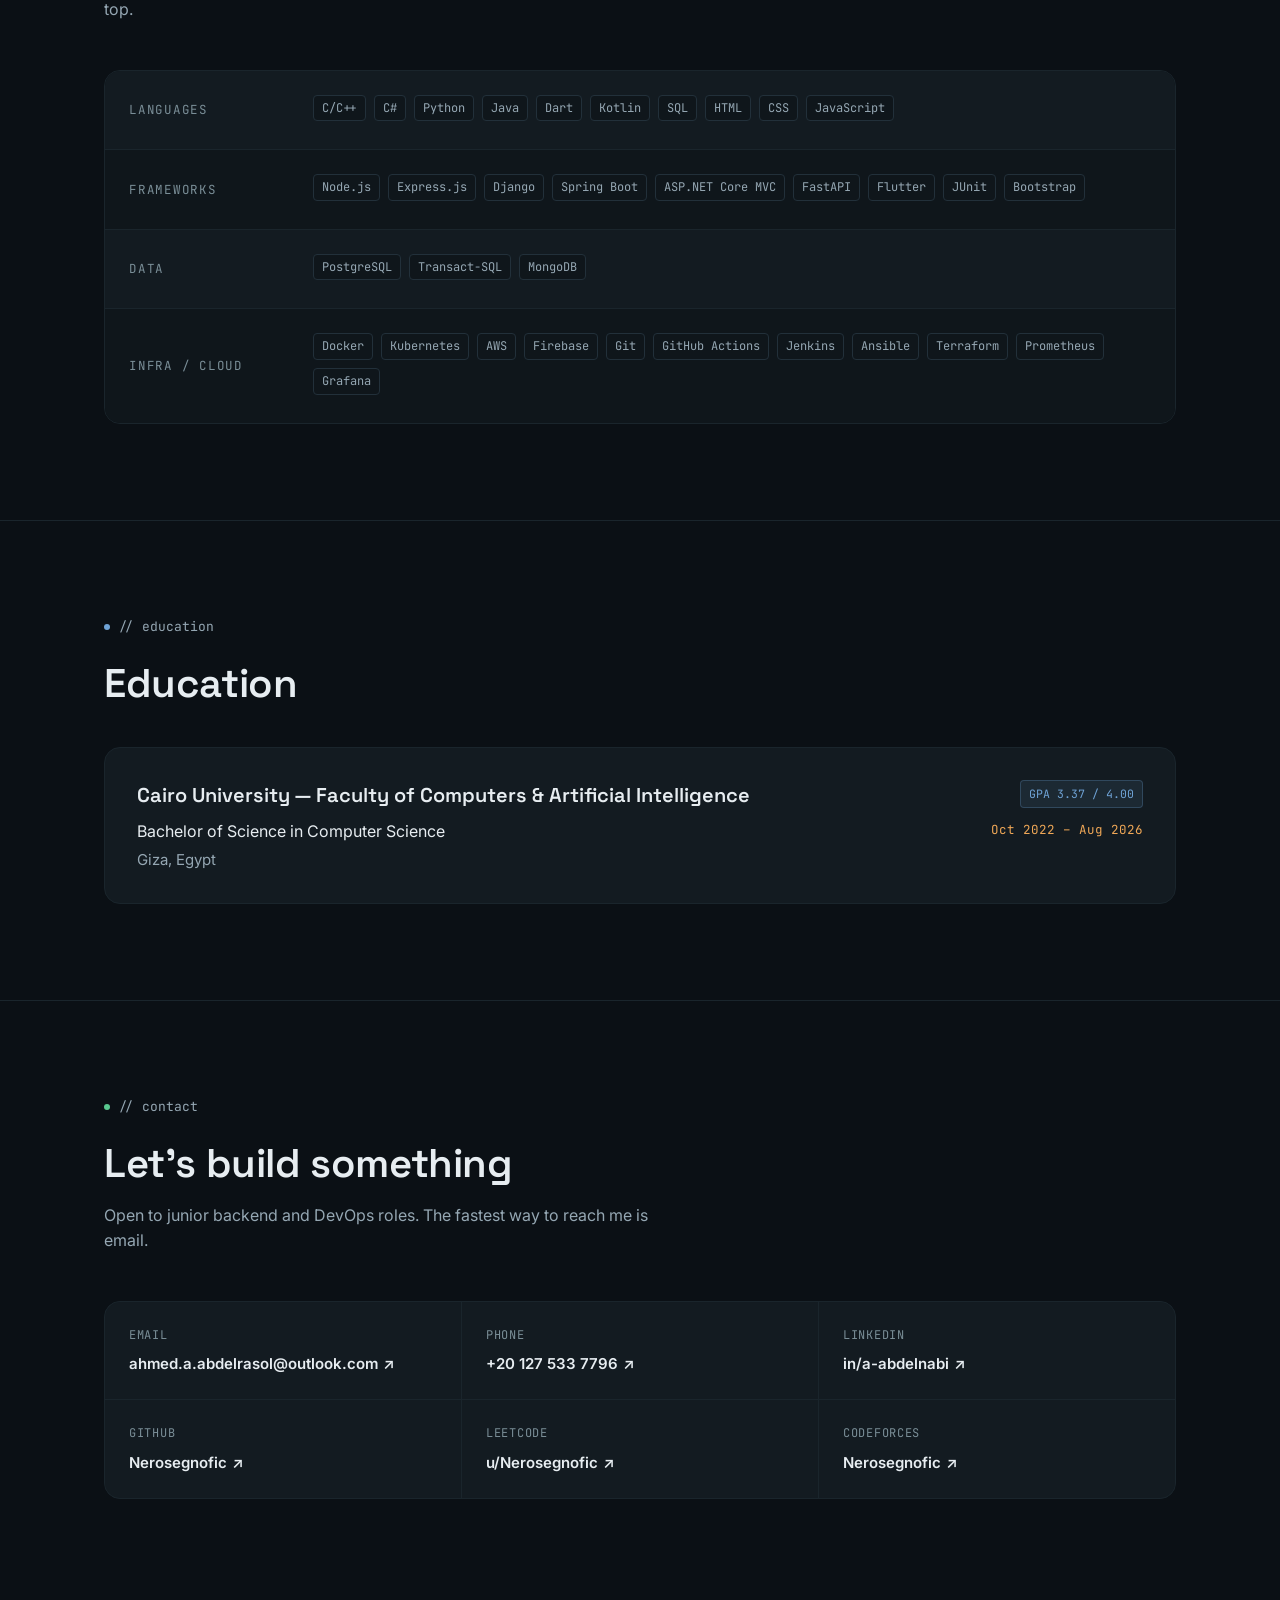
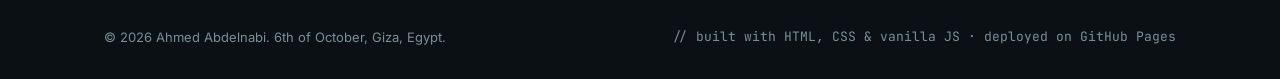
==== commit f836b39f: "Add files via upload" ====
--- a/index.html
+++ b/index.html
@@ -22,9 +22,10 @@
 </head>
 <body>
   <a class="skip-link" href="#main">Skip to content</a>
+  <div id="top"></div>
 
   <!-- ============ NAV ============ -->
-  <header class="site-header" id="top">
+  <header class="site-header">
     <div class="wrap header-inner">
       <a href="#top" class="logo" aria-label="Ahmed Abdelnabi, back to top">
         <span class="logo-bracket">[</span>AA<span class="logo-bracket">]</span>
@@ -220,7 +221,7 @@
 
           <article class="project-card reveal">
             <div class="project-card-top">
-              <span class="badge badge-blue">Solo project</span>
+              <span class="badge badge-blue">Team project</span>
               <span class="project-date">Mar 2024 – Jun 2024</span>
             </div>
             <h3 class="project-title">Online Bookstore</h3>
--- a/css/style.css
+++ b/css/style.css
@@ -592,7 +592,6 @@
 .edu-school {
   font-size: 1.25rem;
   margin-bottom: var(--space-2);
-  max-width: 520px;
 }
 
 .edu-degree { color: var(--text); margin-bottom: var(--space-1); }
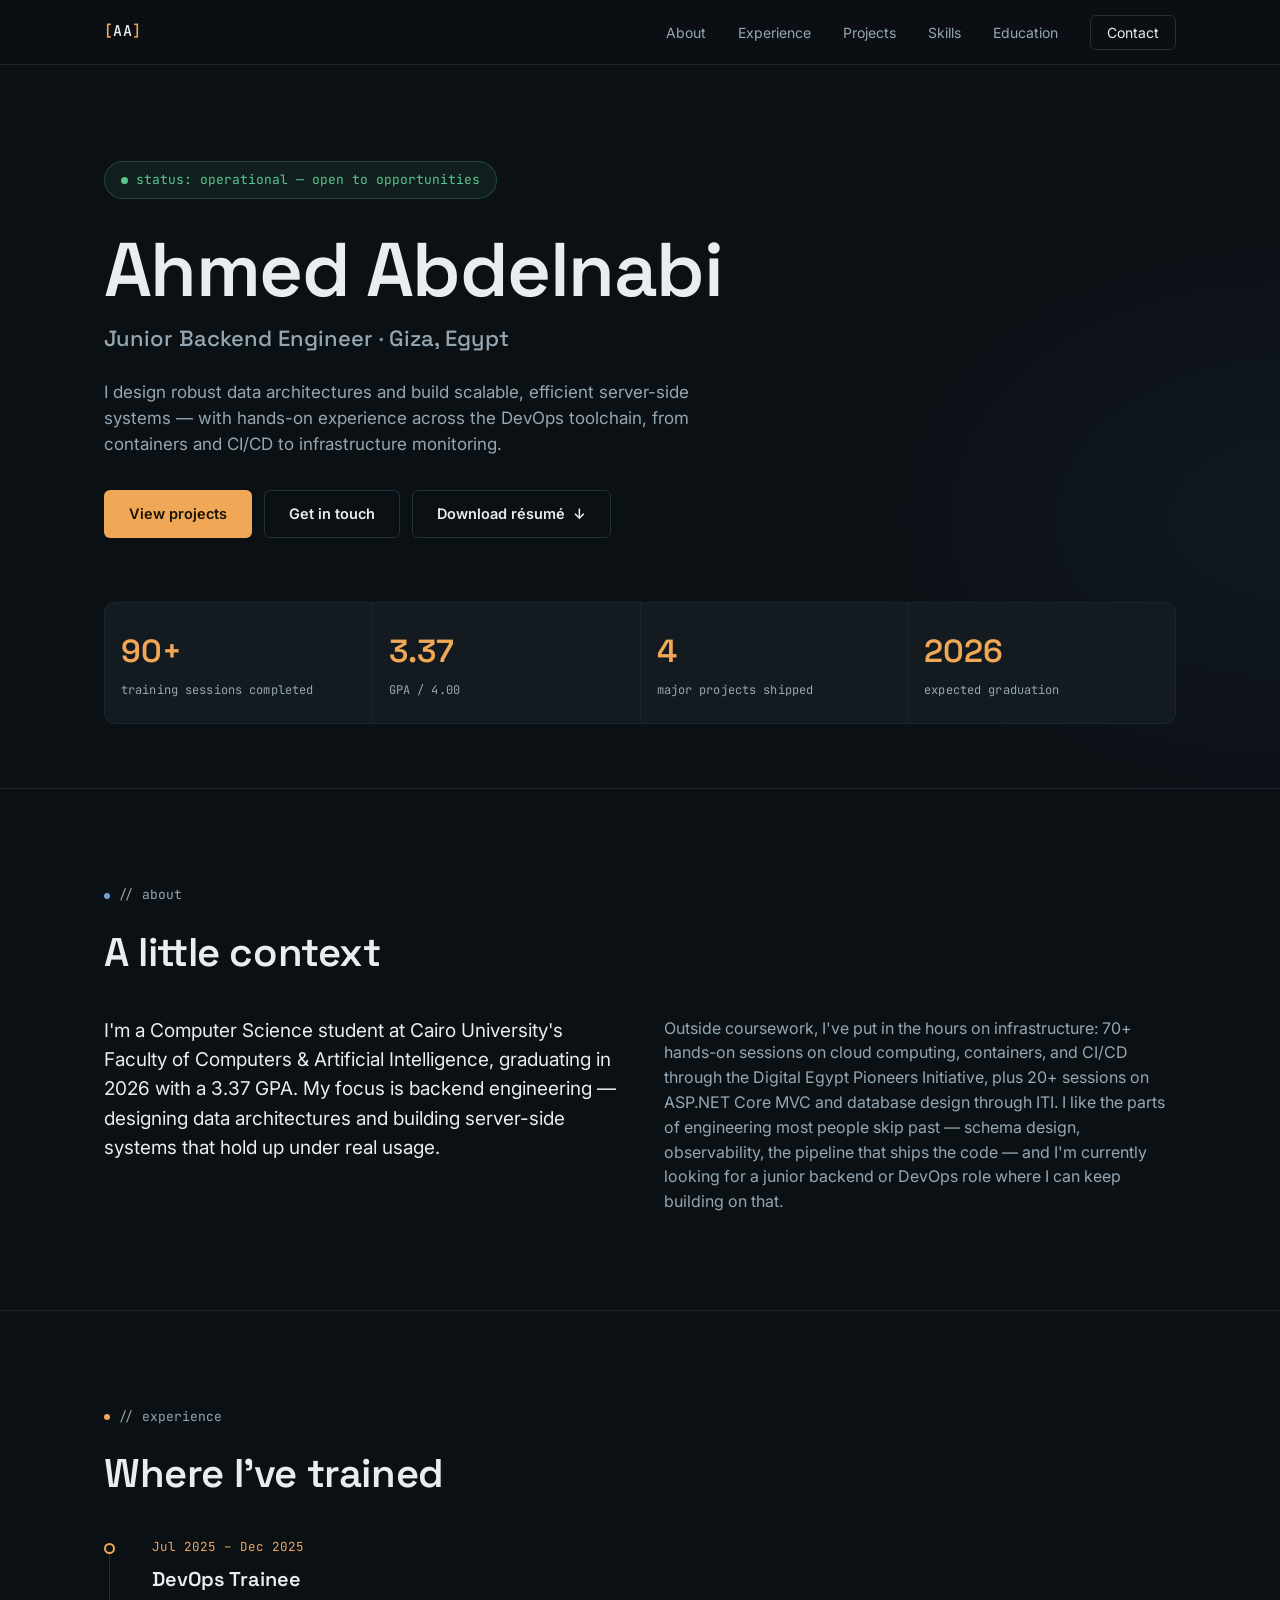
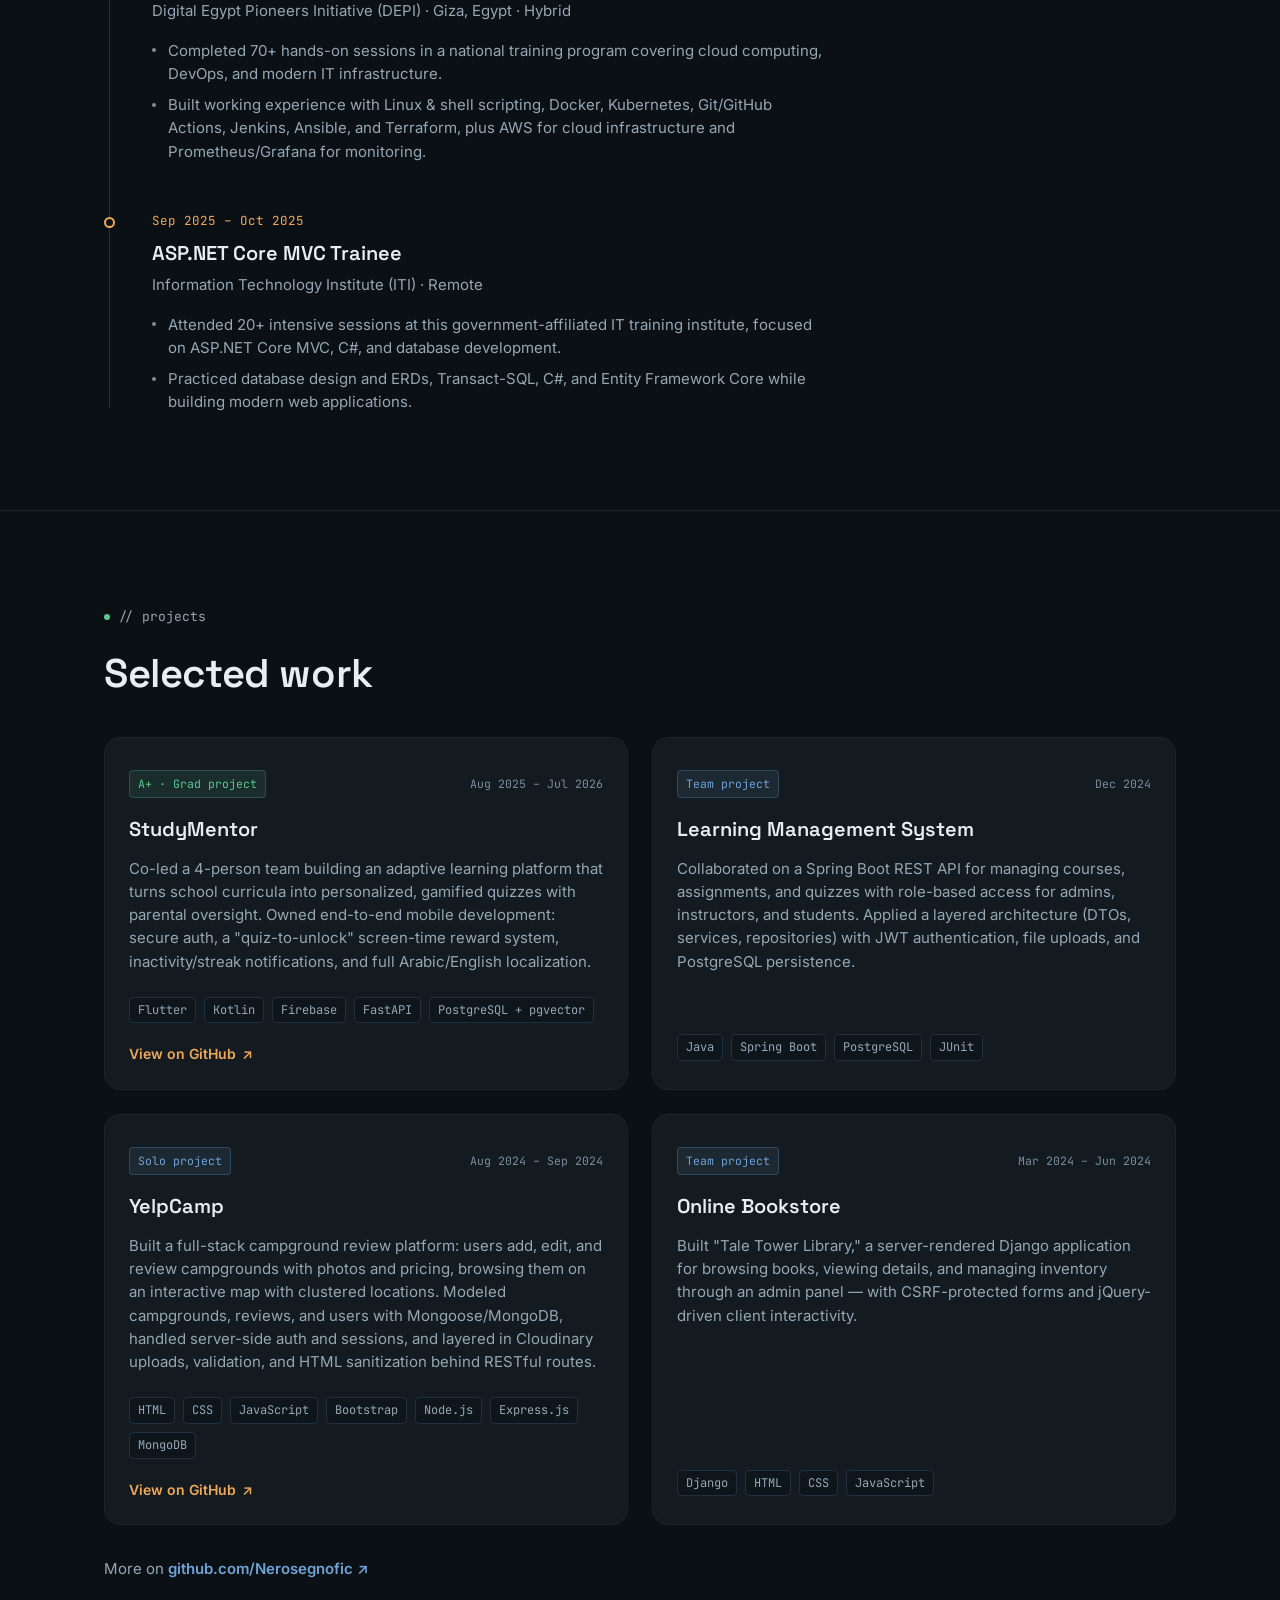
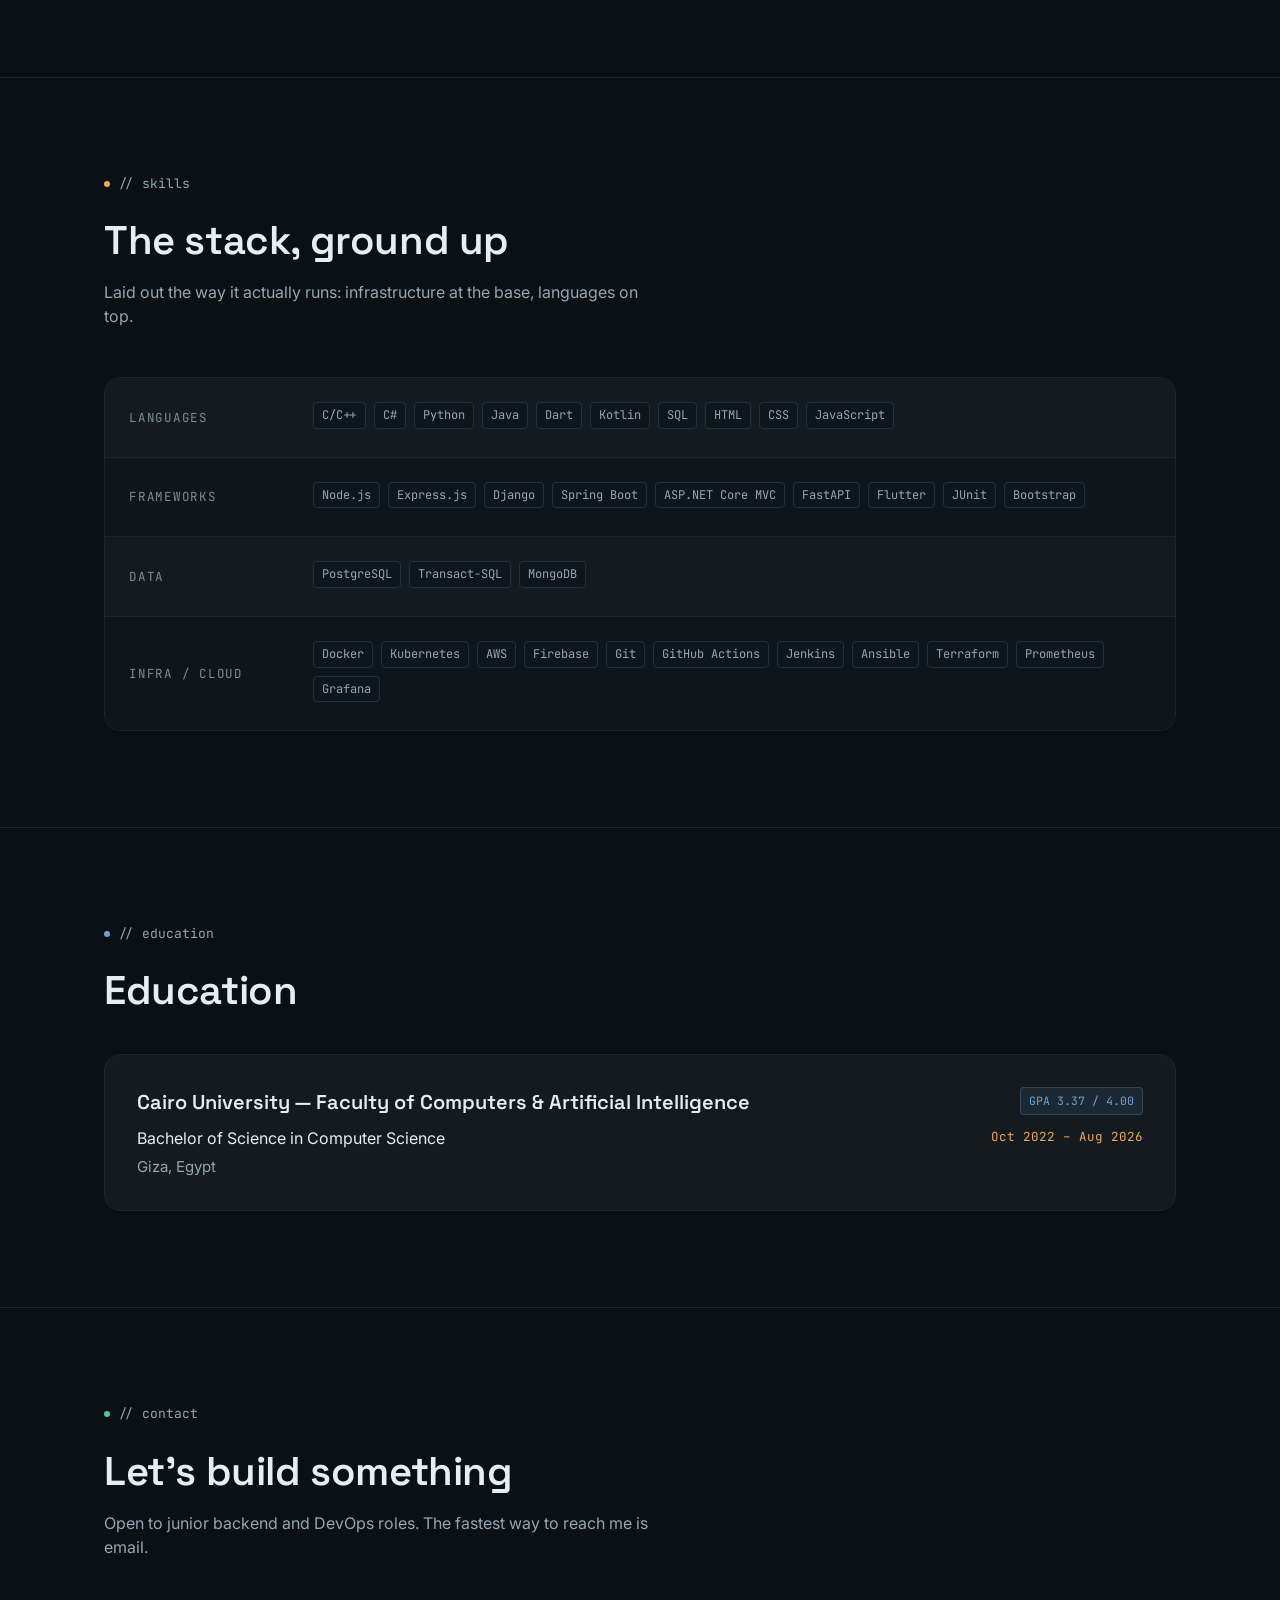
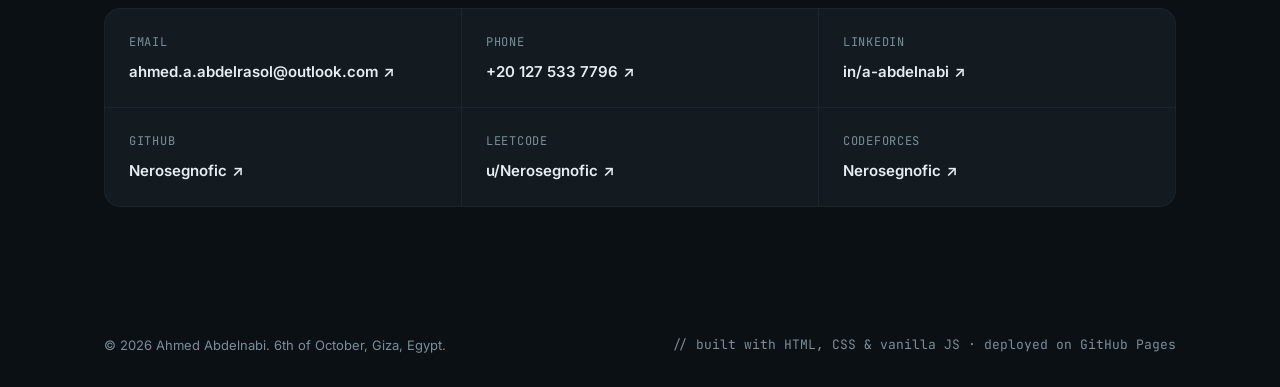
==== commit 3277f6e1: "Add files via upload" ====
--- a/index.html
+++ b/index.html
@@ -95,7 +95,7 @@
             <span class="stat-label">GPA / 4.00</span>
           </div>
           <div class="stat-card">
-            <span class="stat-num">3</span>
+            <span class="stat-num">4</span>
             <span class="stat-label">major projects shipped</span>
           </div>
           <div class="stat-card">
@@ -221,6 +221,34 @@
 
           <article class="project-card reveal">
             <div class="project-card-top">
+              <span class="badge badge-blue">Solo project</span>
+              <span class="project-date">Aug 2024 – Sep 2024</span>
+            </div>
+            <h3 class="project-title">YelpCamp</h3>
+            <p class="project-desc">
+              Built a full-stack campground review platform: users add, edit, and
+              review campgrounds with photos and pricing, browsing them on an
+              interactive map with clustered locations. Modeled campgrounds,
+              reviews, and users with Mongoose/MongoDB, handled server-side auth
+              and sessions, and layered in Cloudinary uploads, validation, and
+              HTML sanitization behind RESTful routes.
+            </p>
+            <ul class="pill-row" aria-label="Technologies used">
+              <li class="pill">HTML</li>
+              <li class="pill">CSS</li>
+              <li class="pill">JavaScript</li>
+              <li class="pill">Bootstrap</li>
+              <li class="pill">Node.js</li>
+              <li class="pill">Express.js</li>
+              <li class="pill">MongoDB</li>
+            </ul>
+            <a class="project-link" href="https://github.com/Nerosegnofic/YelpCamp" target="_blank" rel="noopener">
+              View on GitHub <span class="arrow" aria-hidden="true">↗</span>
+            </a>
+          </article>
+
+          <article class="project-card reveal">
+            <div class="project-card-top">
               <span class="badge badge-blue">Team project</span>
               <span class="project-date">Mar 2024 – Jun 2024</span>
             </div>
--- a/css/style.css
+++ b/css/style.css
@@ -454,7 +454,7 @@
 /* ---------- Projects ---------- */
 .project-grid {
   display: grid;
-  grid-template-columns: repeat(3, 1fr);
+  grid-template-columns: repeat(2, 1fr);
   gap: var(--space-5);
 }
 
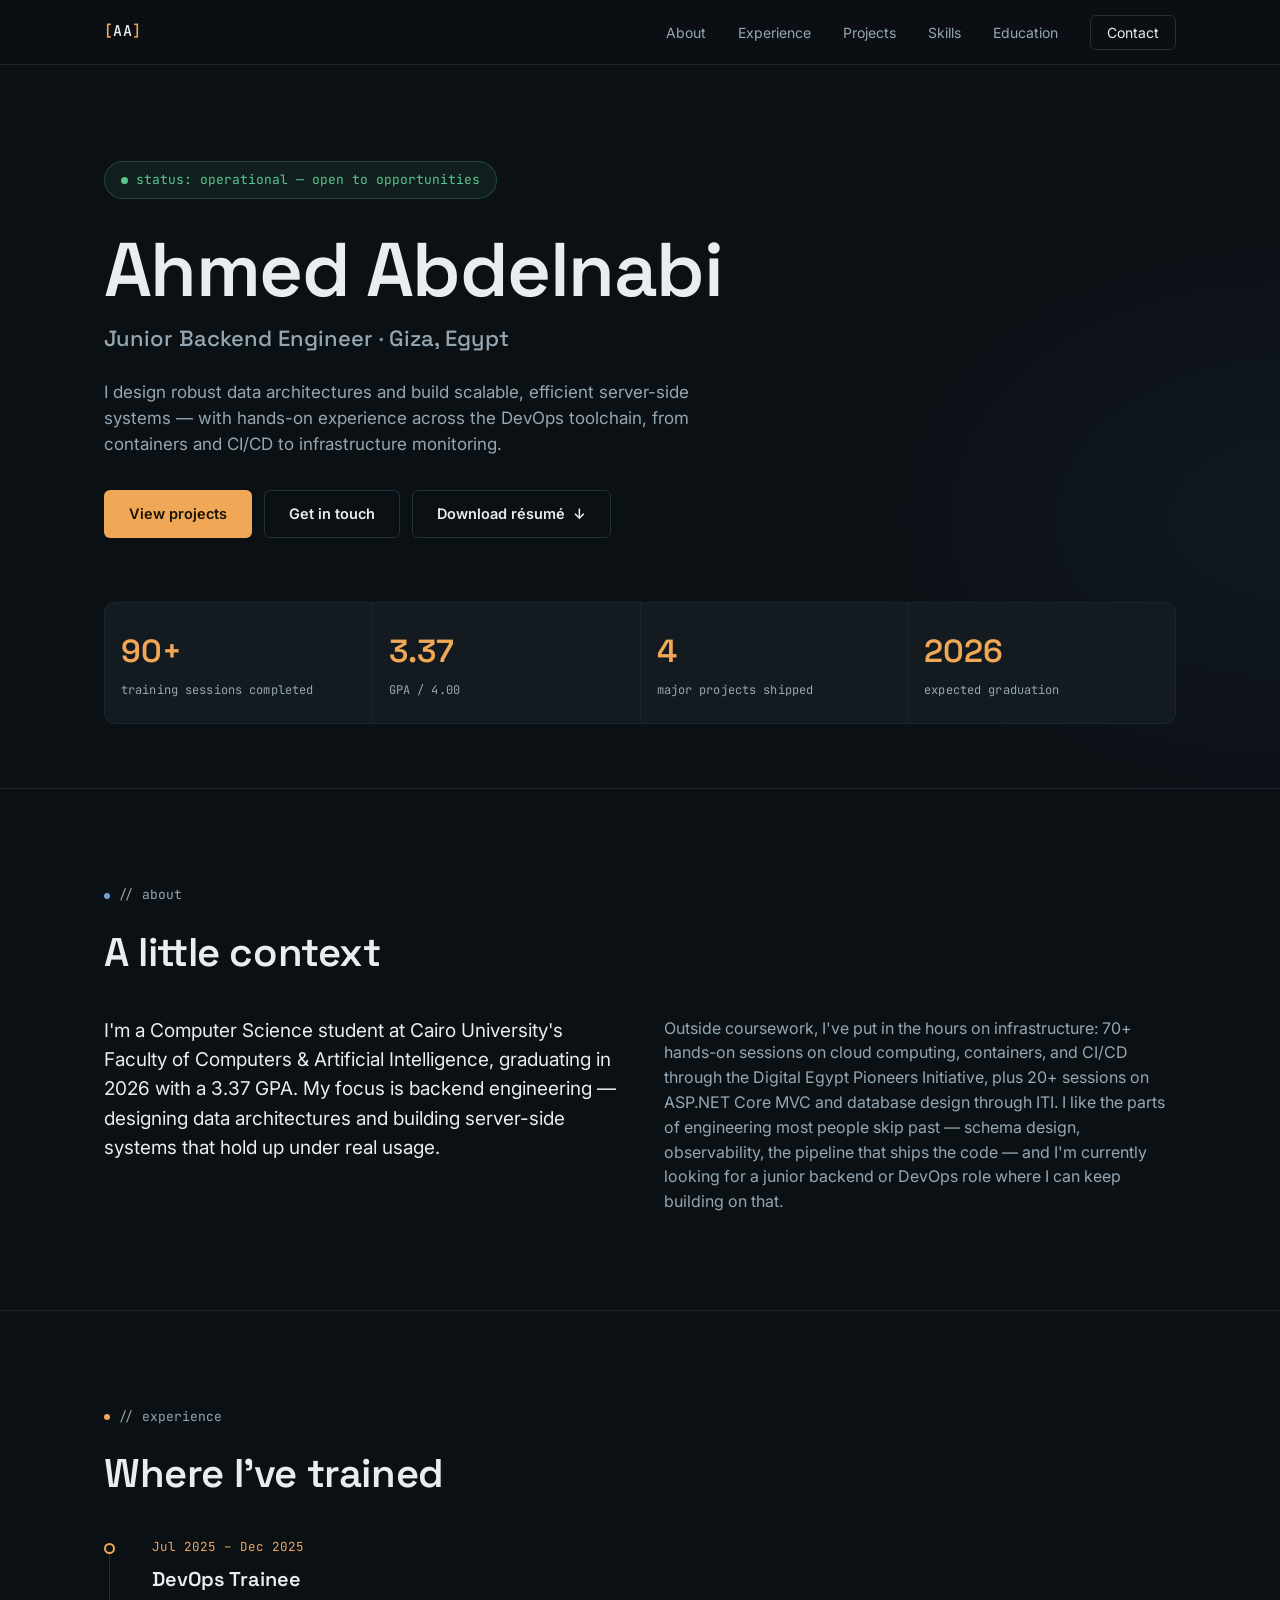
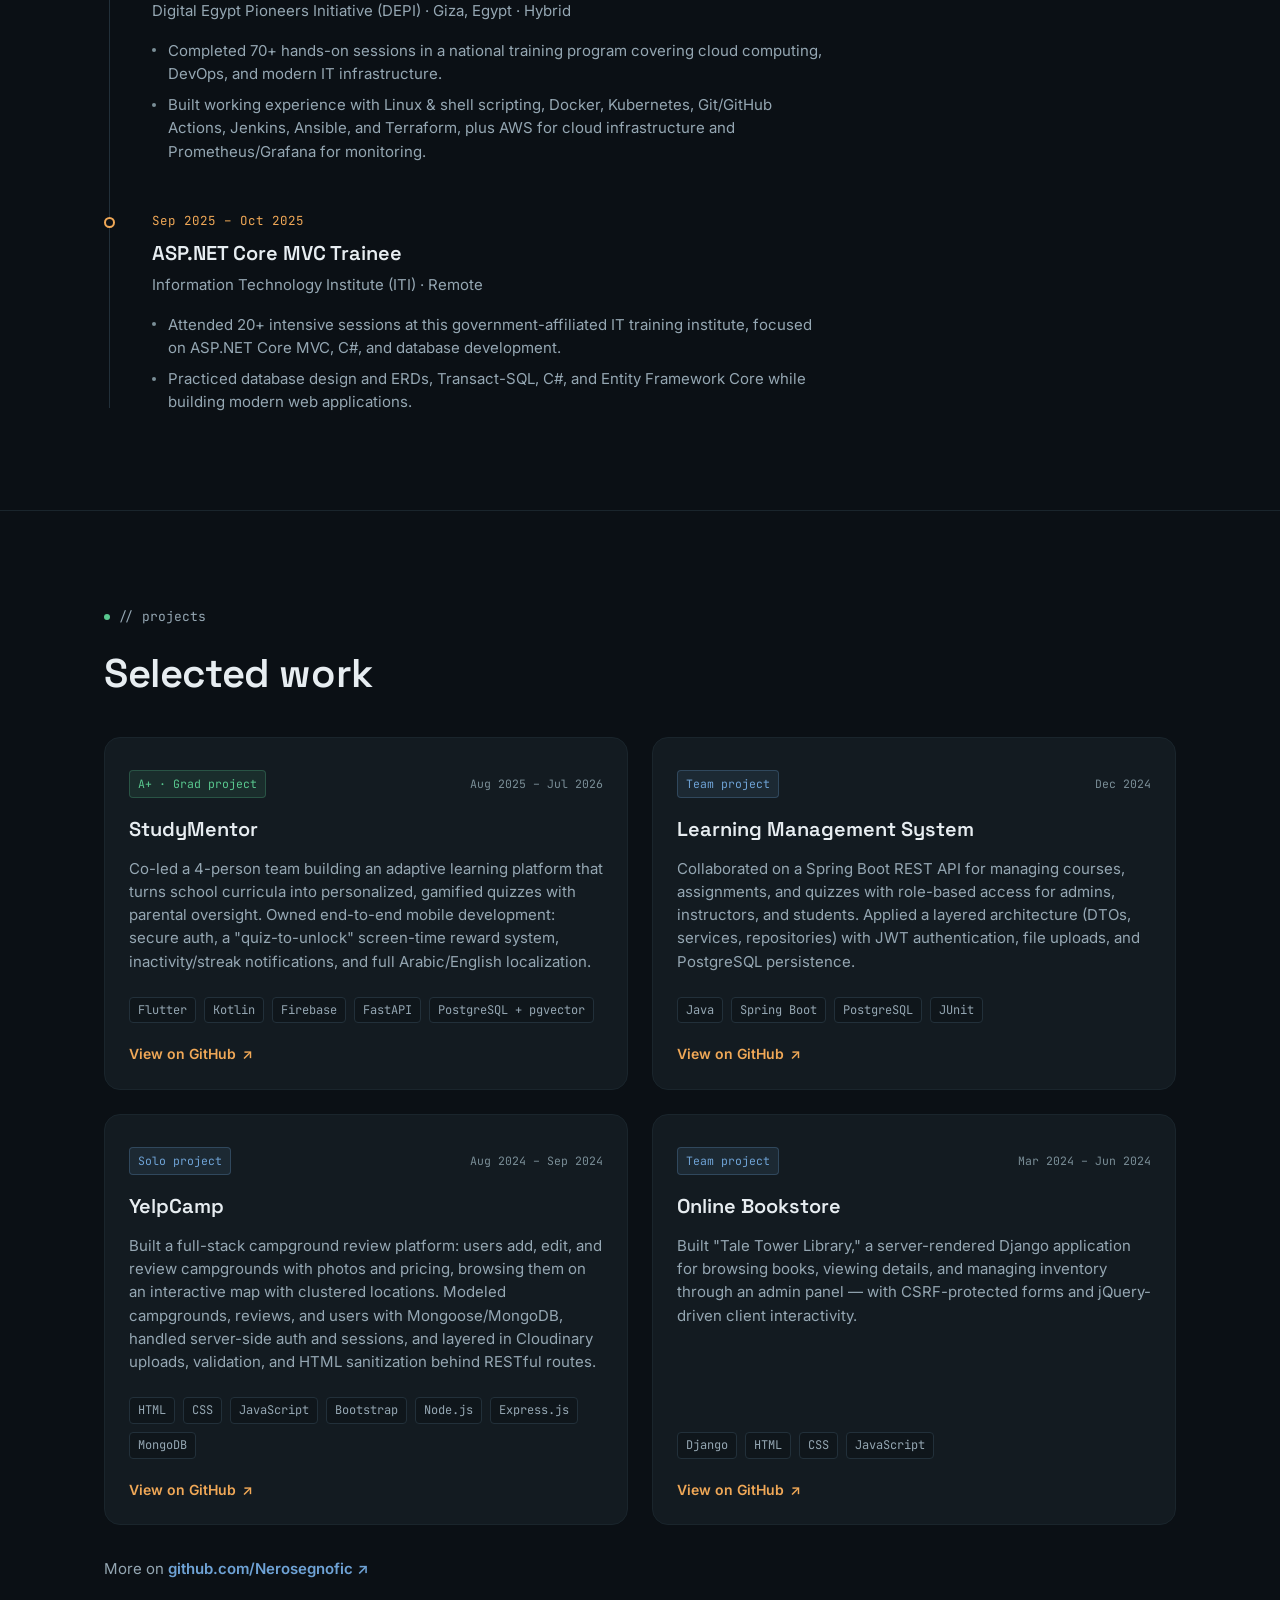
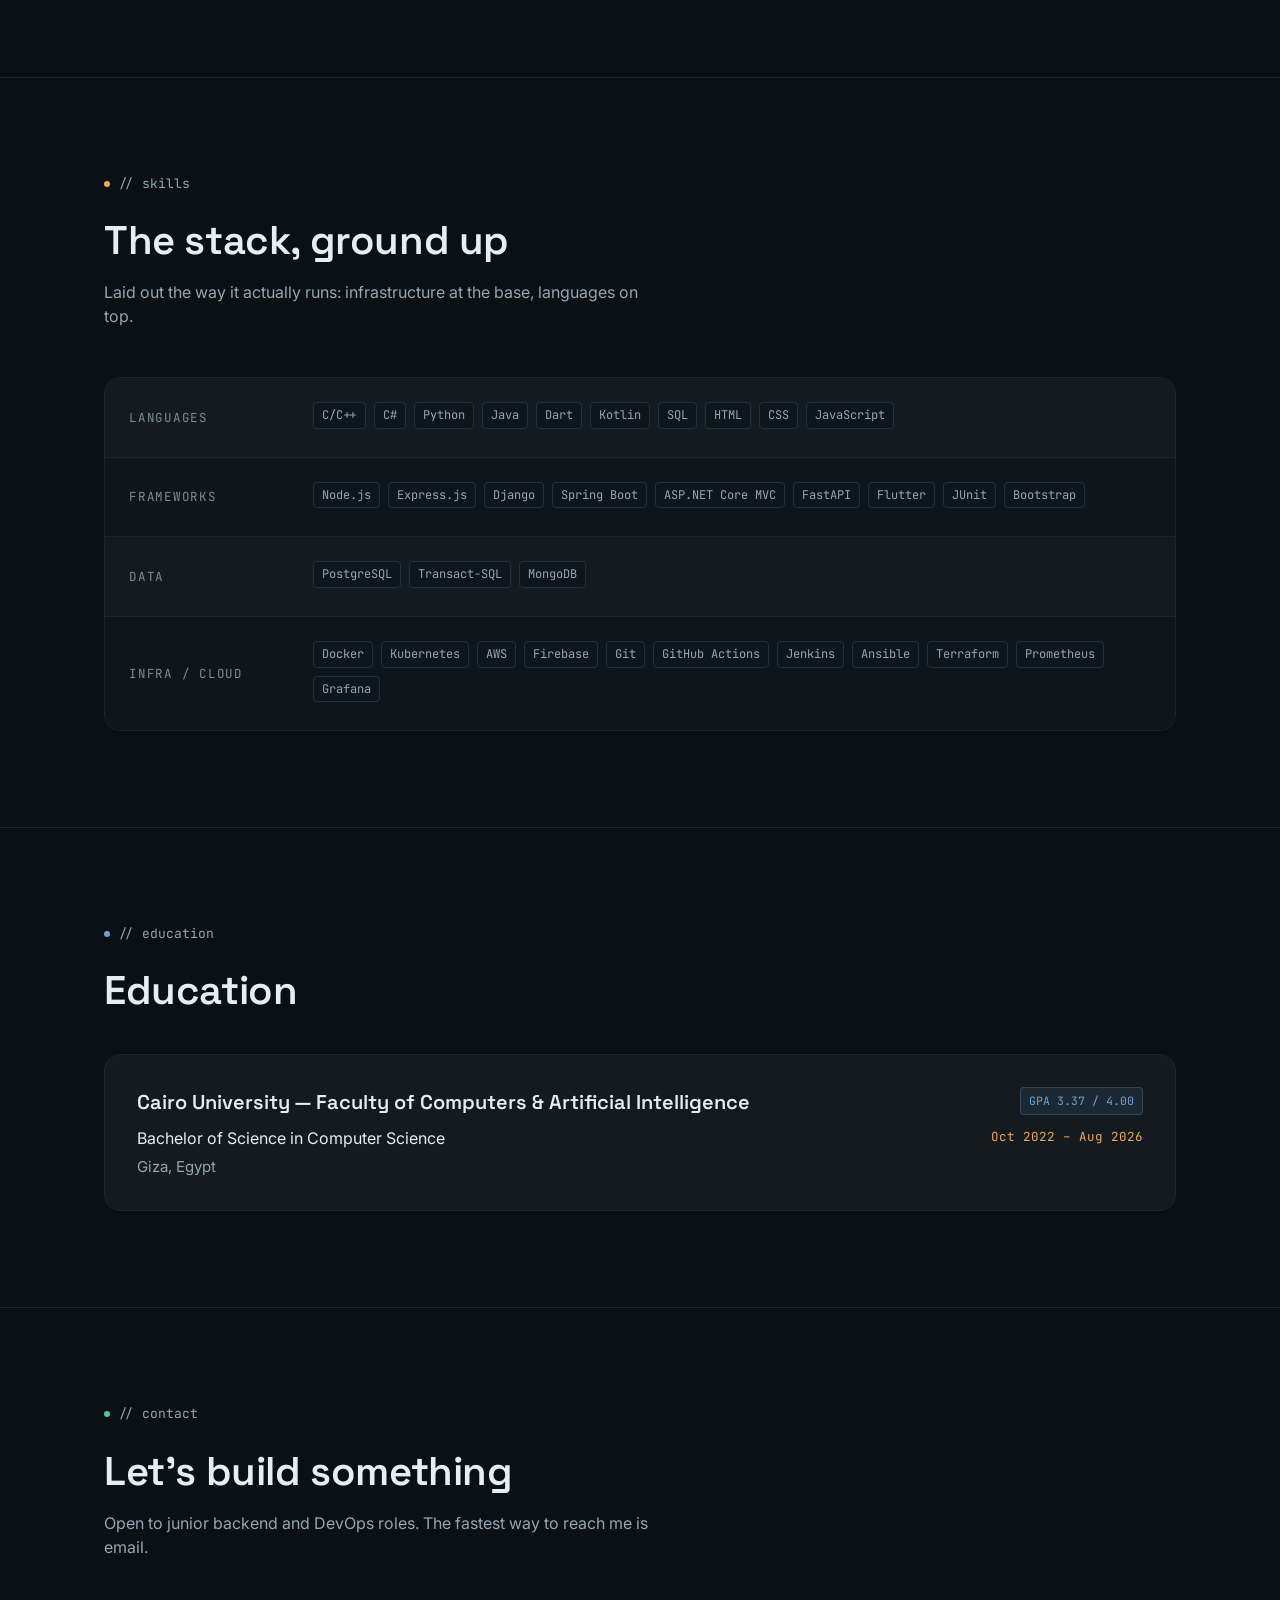
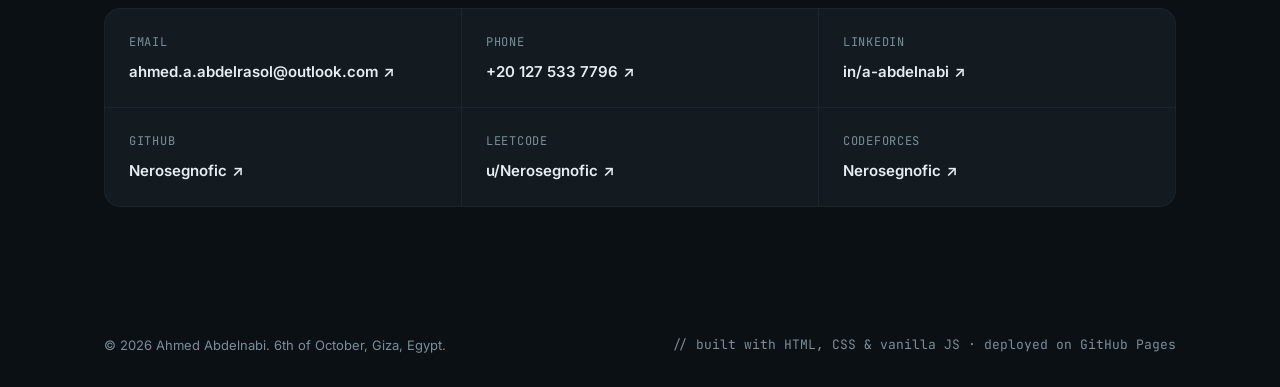
==== commit f84530af: "Add files via upload" ====
--- a/index.html
+++ b/index.html
@@ -217,6 +217,9 @@
               <li class="pill">PostgreSQL</li>
               <li class="pill">JUnit</li>
             </ul>
+            <a class="project-link" href="https://github.com/Ahmed99125/LMS" target="_blank" rel="noopener">
+              View on GitHub <span class="arrow" aria-hidden="true">↗</span>
+            </a>
           </article>
 
           <article class="project-card reveal">
@@ -264,6 +267,9 @@
               <li class="pill">CSS</li>
               <li class="pill">JavaScript</li>
             </ul>
+            <a class="project-link" href="https://github.com/Nerosegnofic/Online-Bookstore" target="_blank" rel="noopener">
+              View on GitHub <span class="arrow" aria-hidden="true">↗</span>
+            </a>
           </article>
         </div>
 
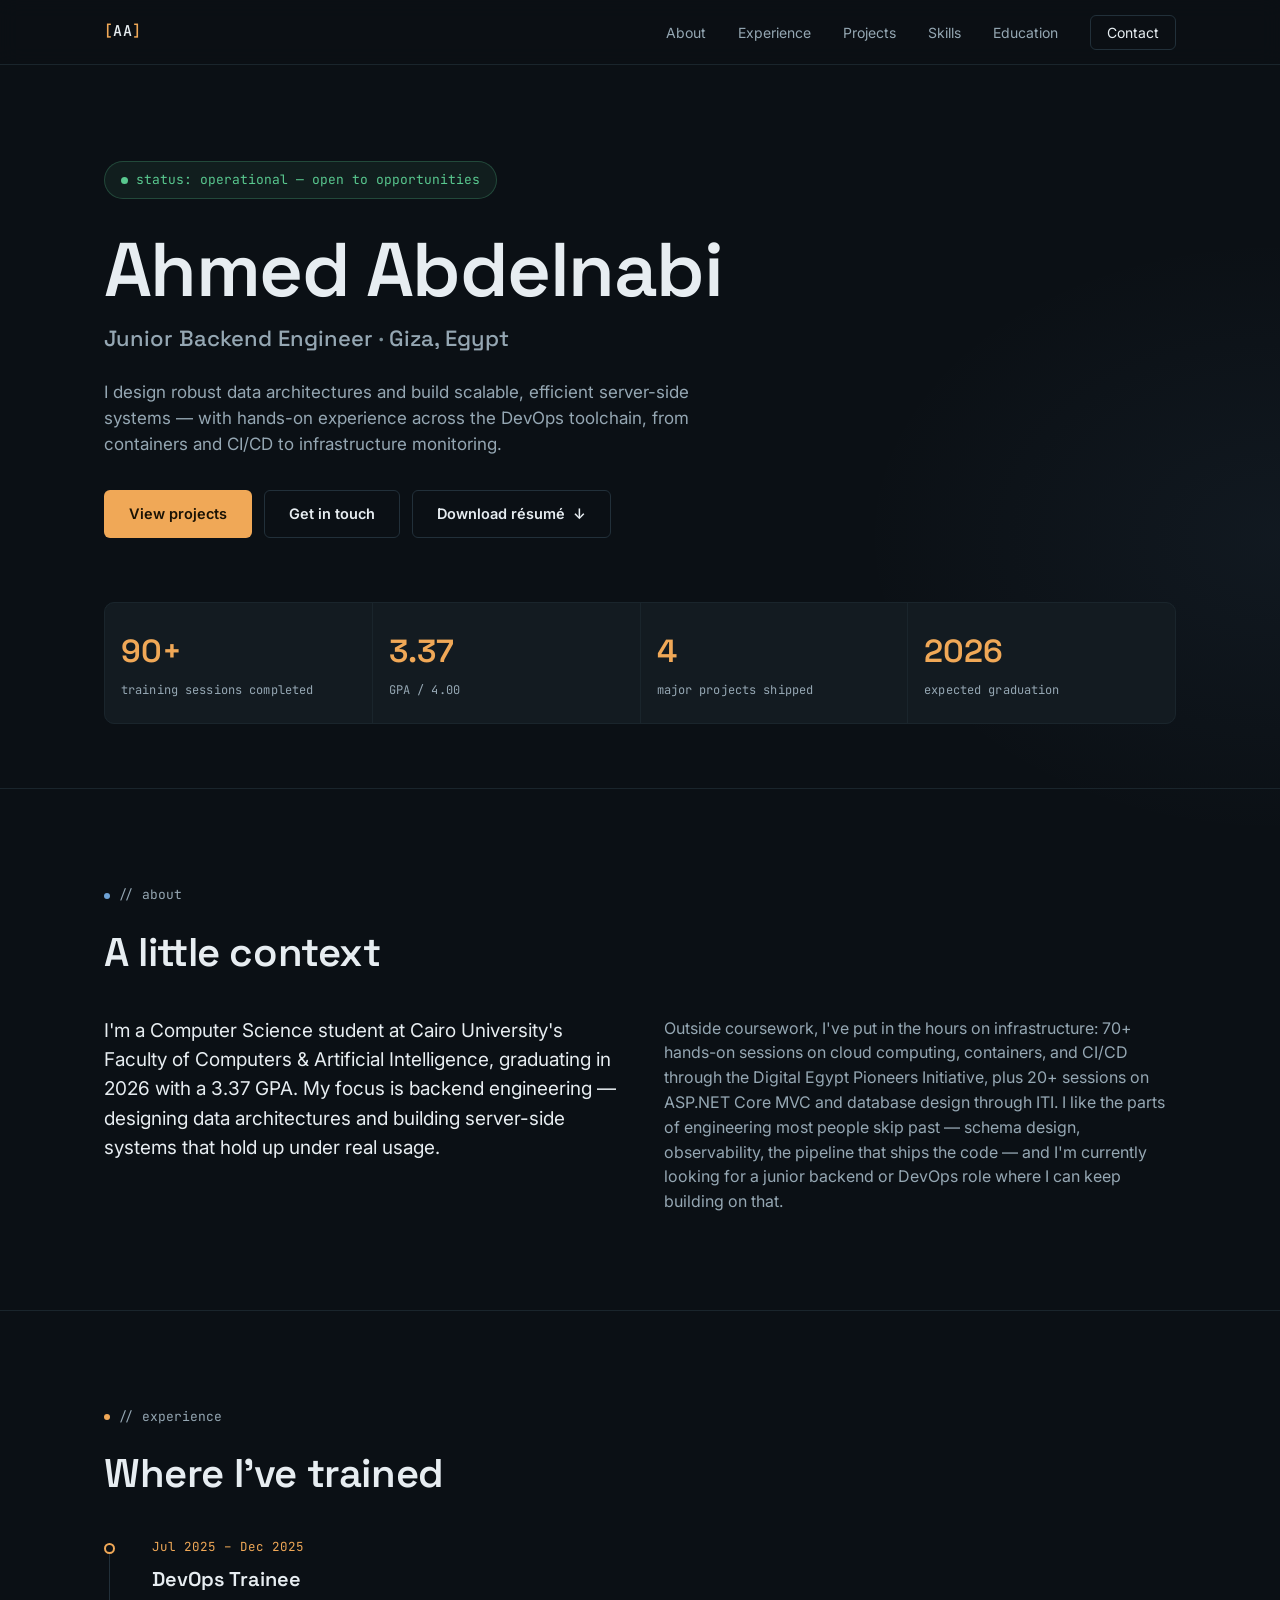
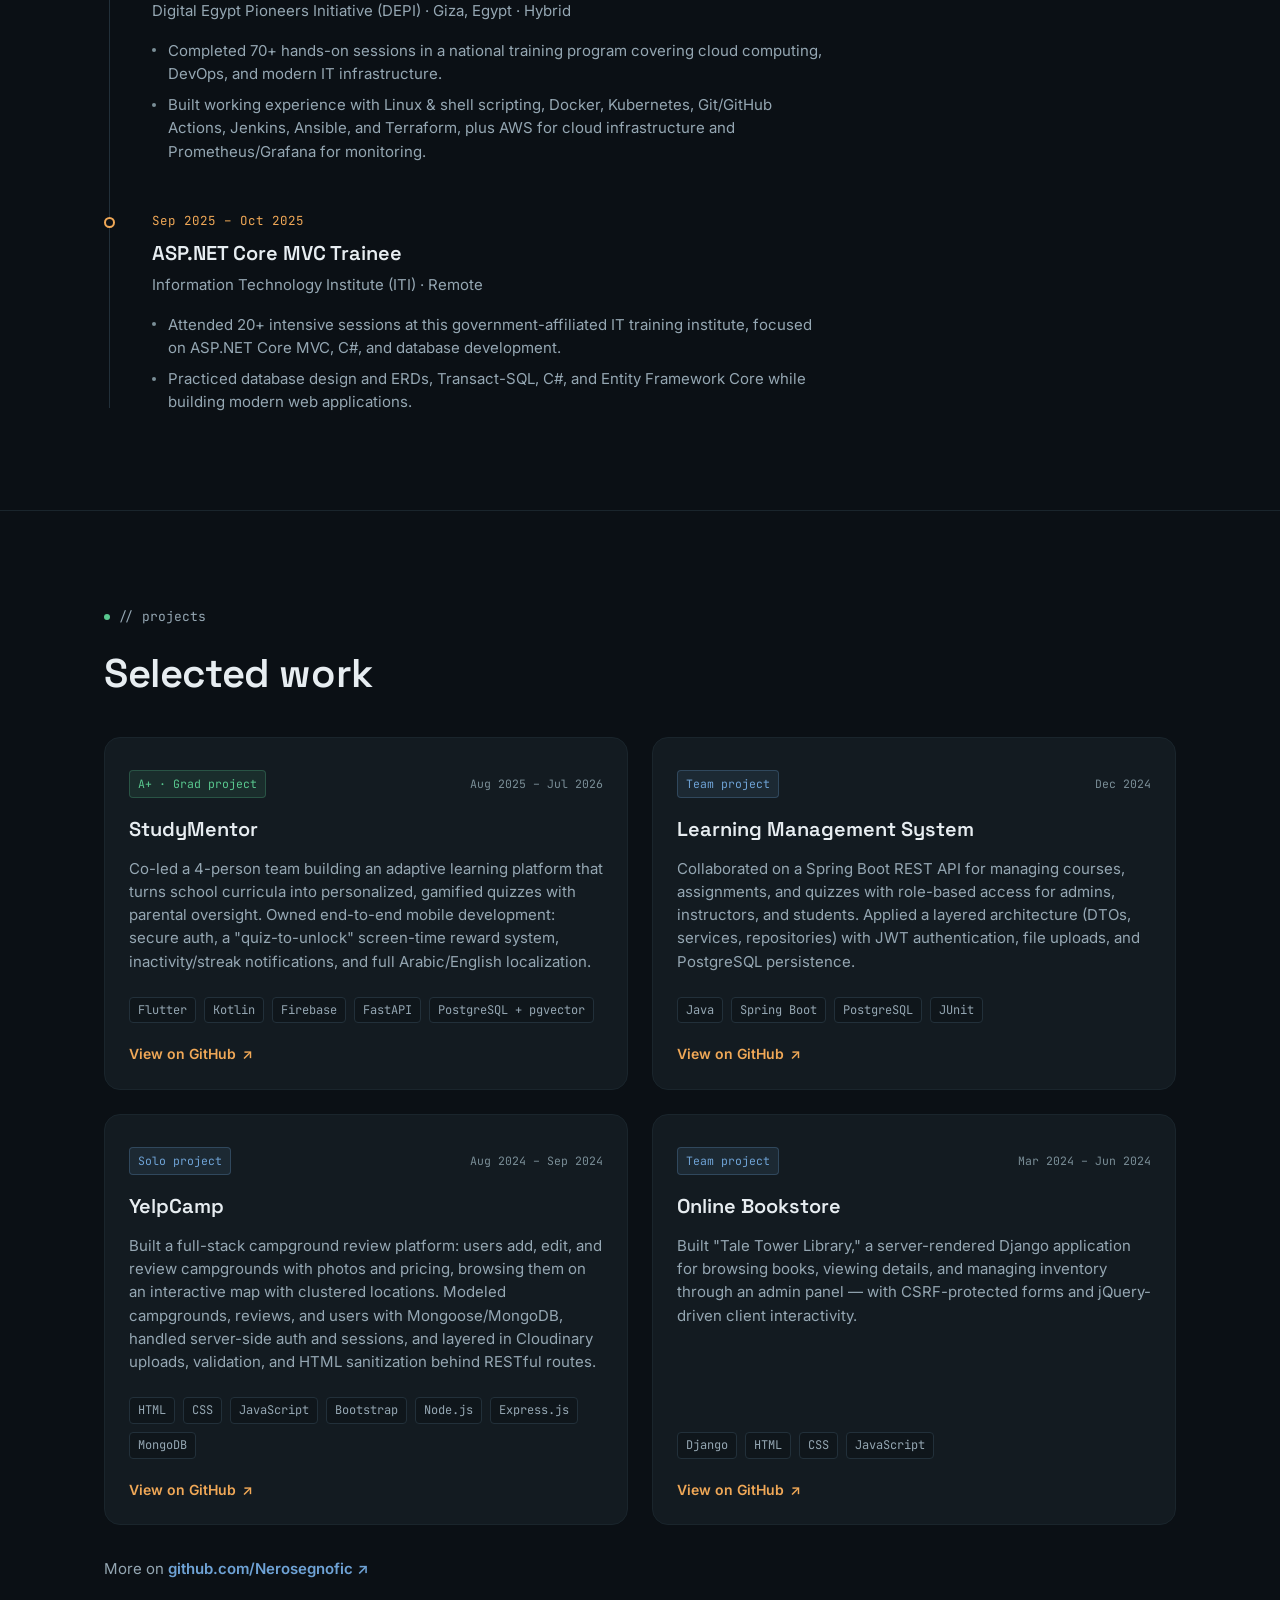
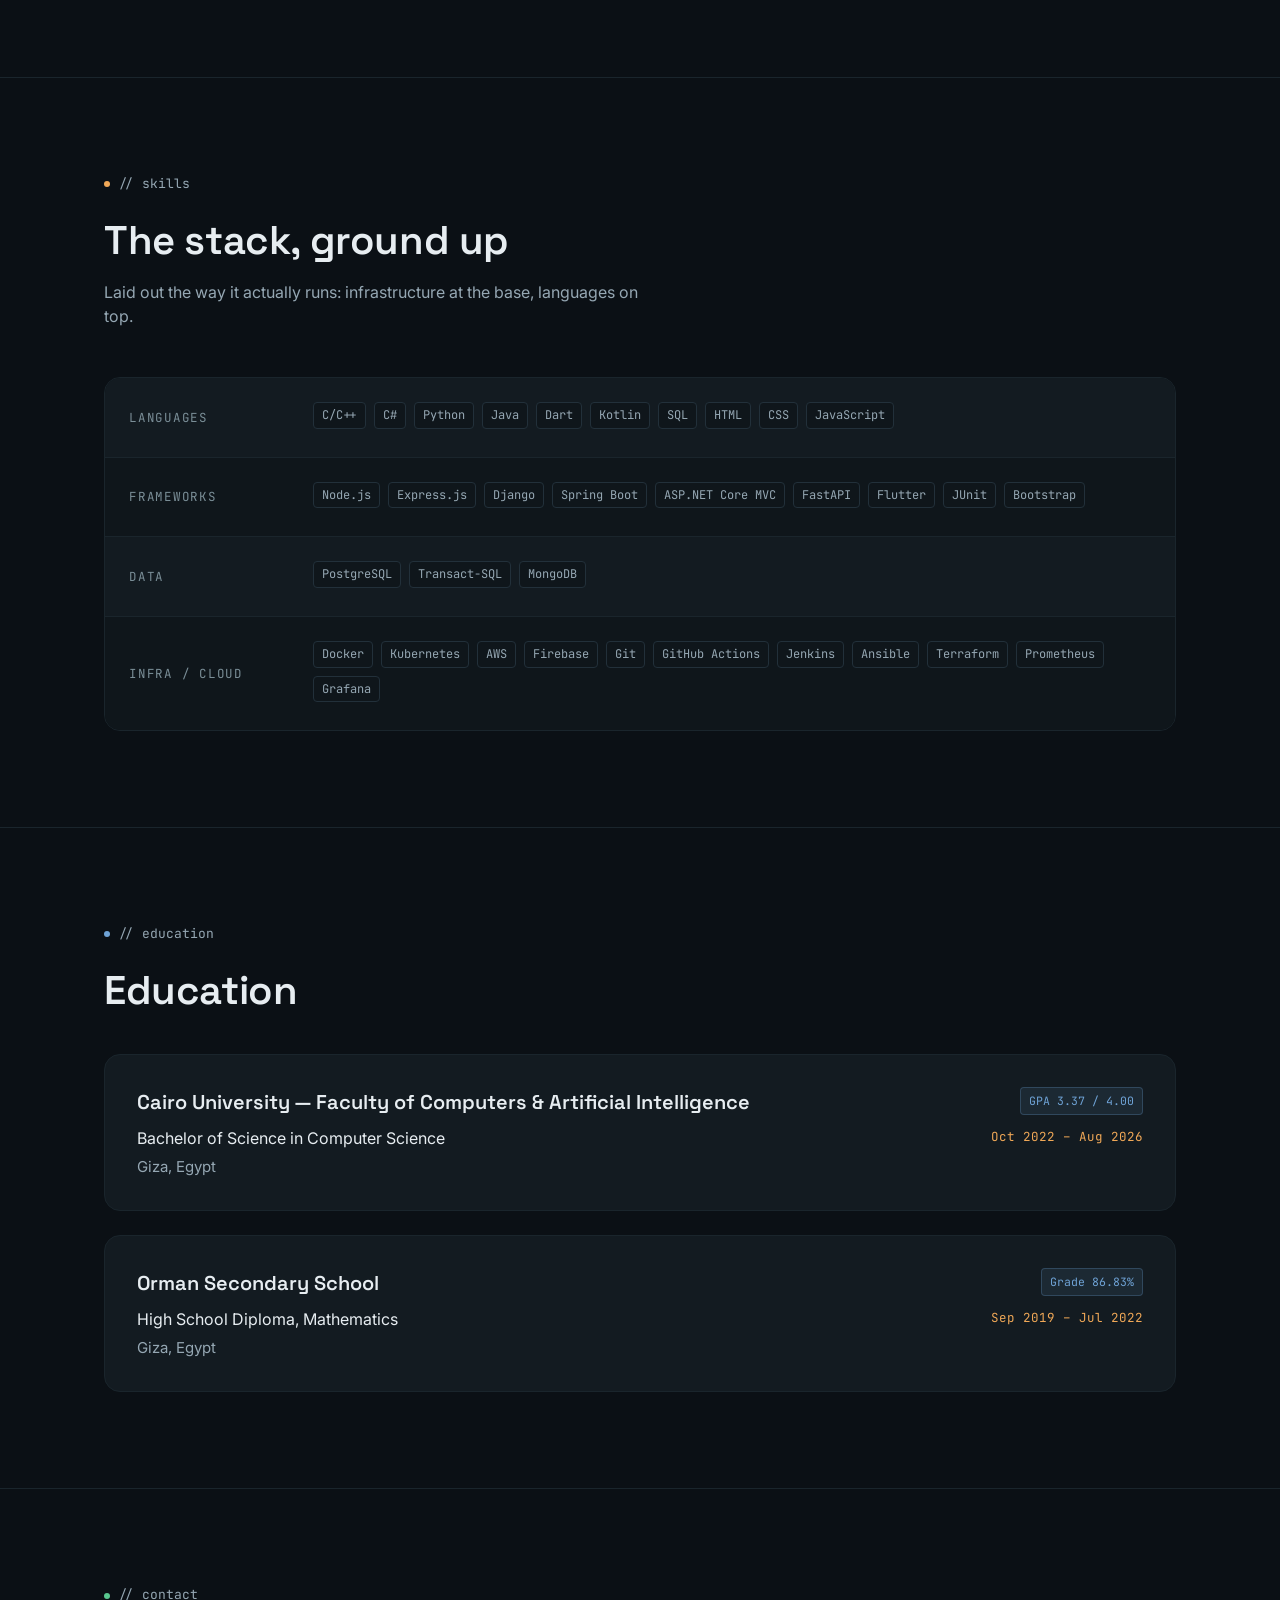
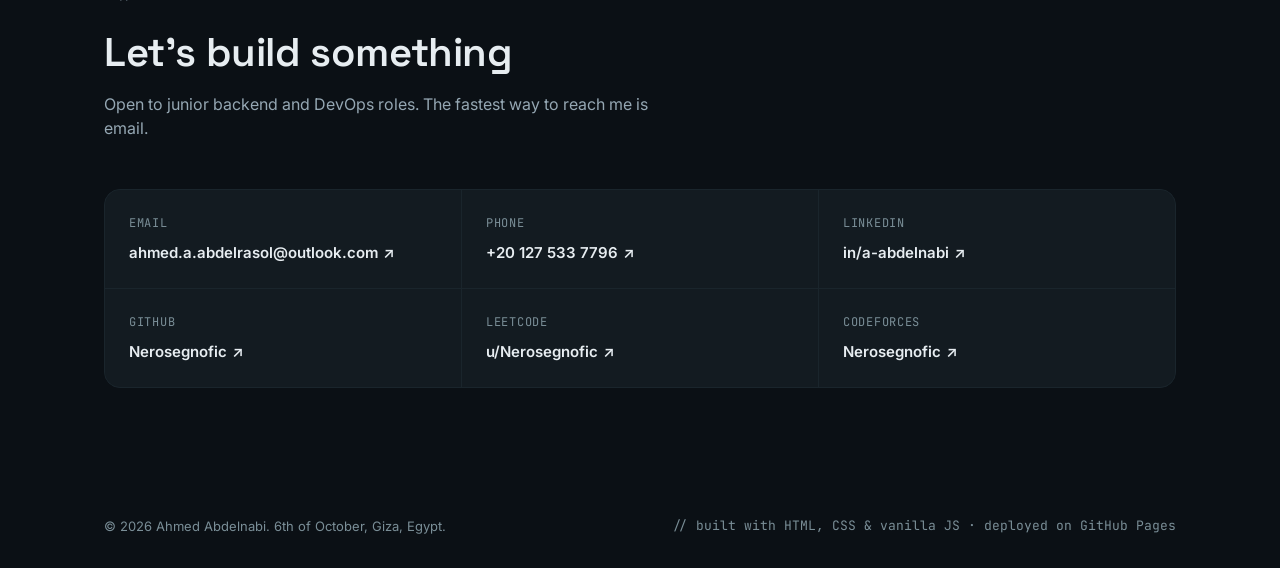
==== commit 93da208c: "Add files via upload" ====
--- a/index.html
+++ b/index.html
@@ -353,15 +353,29 @@
         <p class="eyebrow"><span class="eyebrow-dot dot-blue"></span>// education</p>
         <h2 class="section-heading" id="education-heading">Education</h2>
 
-        <div class="edu-card reveal">
-          <div class="edu-main">
-            <h3 class="edu-school">Cairo University — Faculty of Computers &amp; Artificial Intelligence</h3>
-            <p class="edu-degree">Bachelor of Science in Computer Science</p>
-            <p class="edu-loc">Giza, Egypt</p>
-          </div>
-          <div class="edu-meta">
-            <span class="badge badge-blue">GPA 3.37 / 4.00</span>
-            <span class="timeline-date">Oct 2022 – Aug 2026</span>
+        <div class="edu-list">
+          <div class="edu-card reveal">
+            <div class="edu-main">
+              <h3 class="edu-school">Cairo University — Faculty of Computers &amp; Artificial Intelligence</h3>
+              <p class="edu-degree">Bachelor of Science in Computer Science</p>
+              <p class="edu-loc">Giza, Egypt</p>
+            </div>
+            <div class="edu-meta">
+              <span class="badge badge-blue">GPA 3.37 / 4.00</span>
+              <span class="timeline-date">Oct 2022 – Aug 2026</span>
+            </div>
+          </div>
+
+          <div class="edu-card reveal">
+            <div class="edu-main">
+              <h3 class="edu-school">Orman Secondary School</h3>
+              <p class="edu-degree">High School Diploma, Mathematics</p>
+              <p class="edu-loc">Giza, Egypt</p>
+            </div>
+            <div class="edu-meta">
+              <span class="badge badge-blue">Grade 86.83%</span>
+              <span class="timeline-date">Sep 2019 – Jul 2022</span>
+            </div>
           </div>
         </div>
       </div>
--- a/css/style.css
+++ b/css/style.css
@@ -572,6 +572,12 @@
 }
 
 /* ---------- Education ---------- */
+.edu-list {
+  display: flex;
+  flex-direction: column;
+  gap: var(--space-5);
+}
+
 .edu-card {
   background: var(--panel);
   border: 1px solid var(--border-soft);
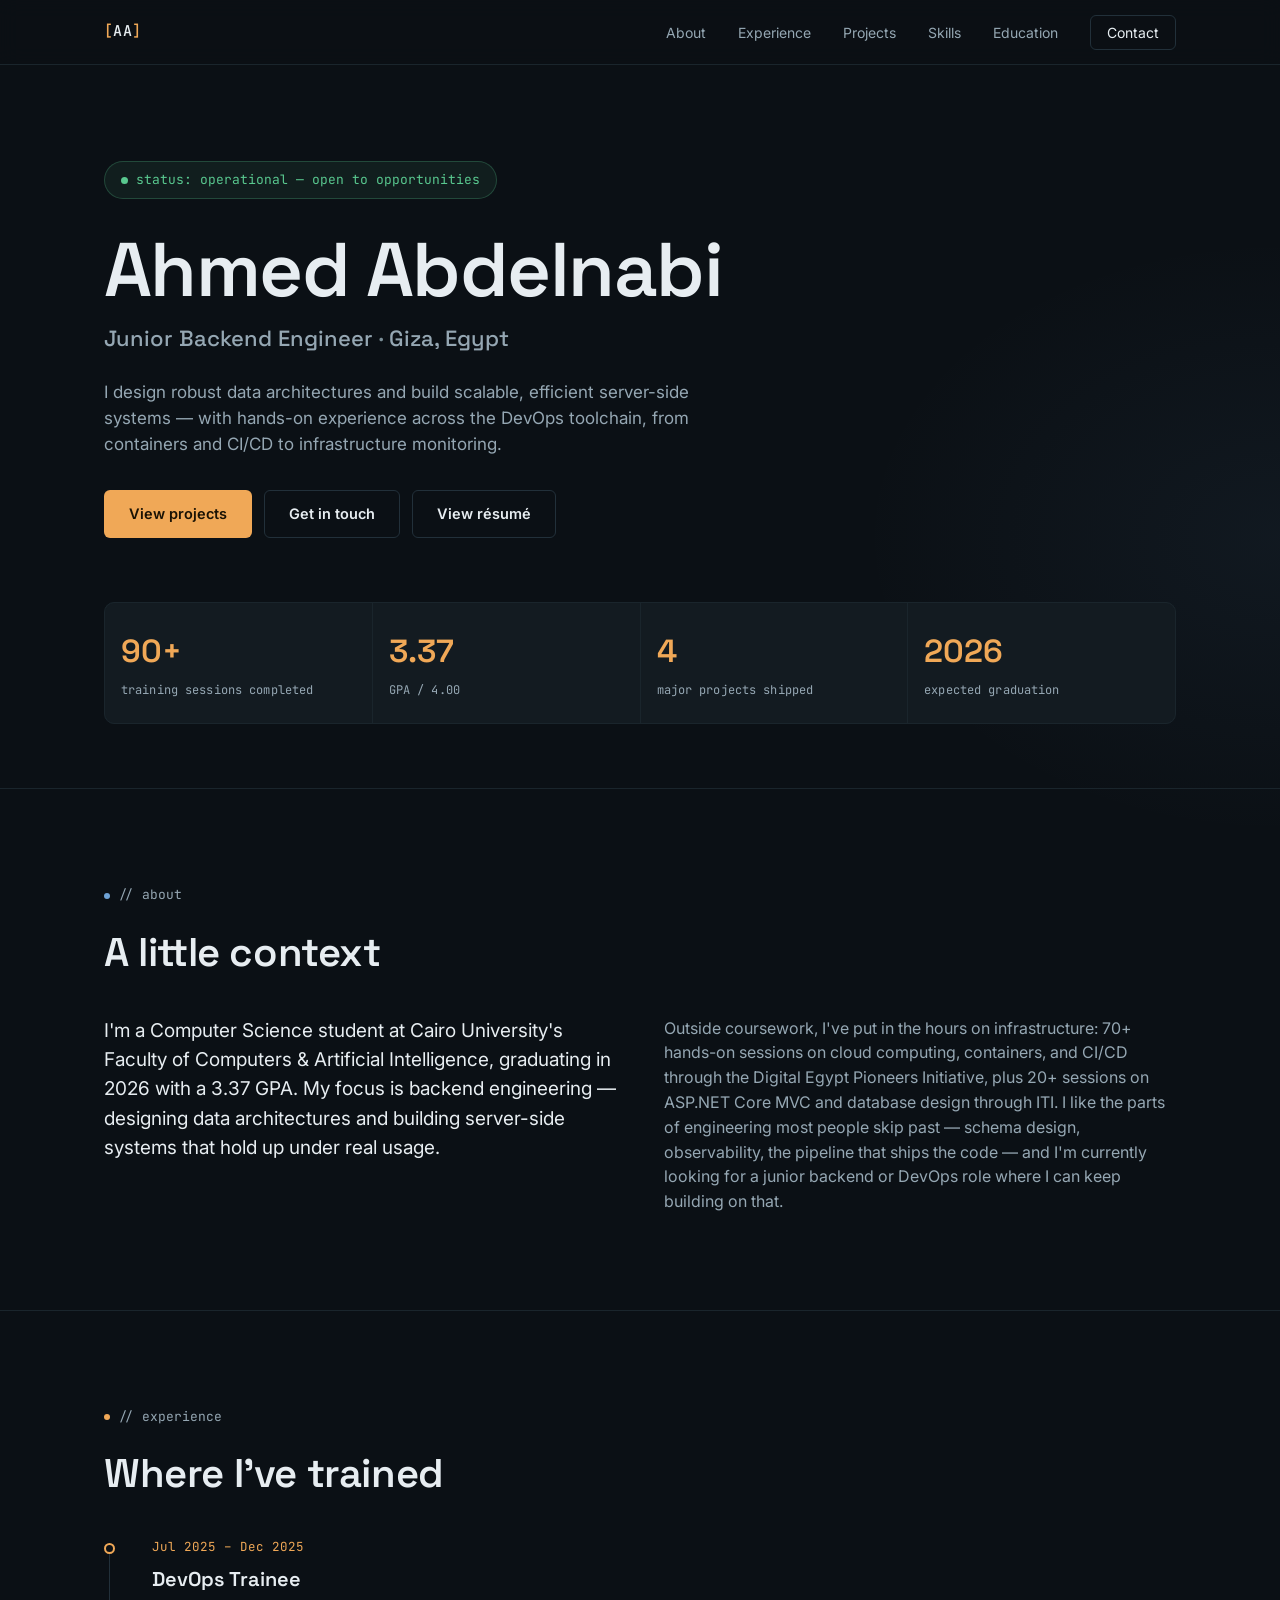
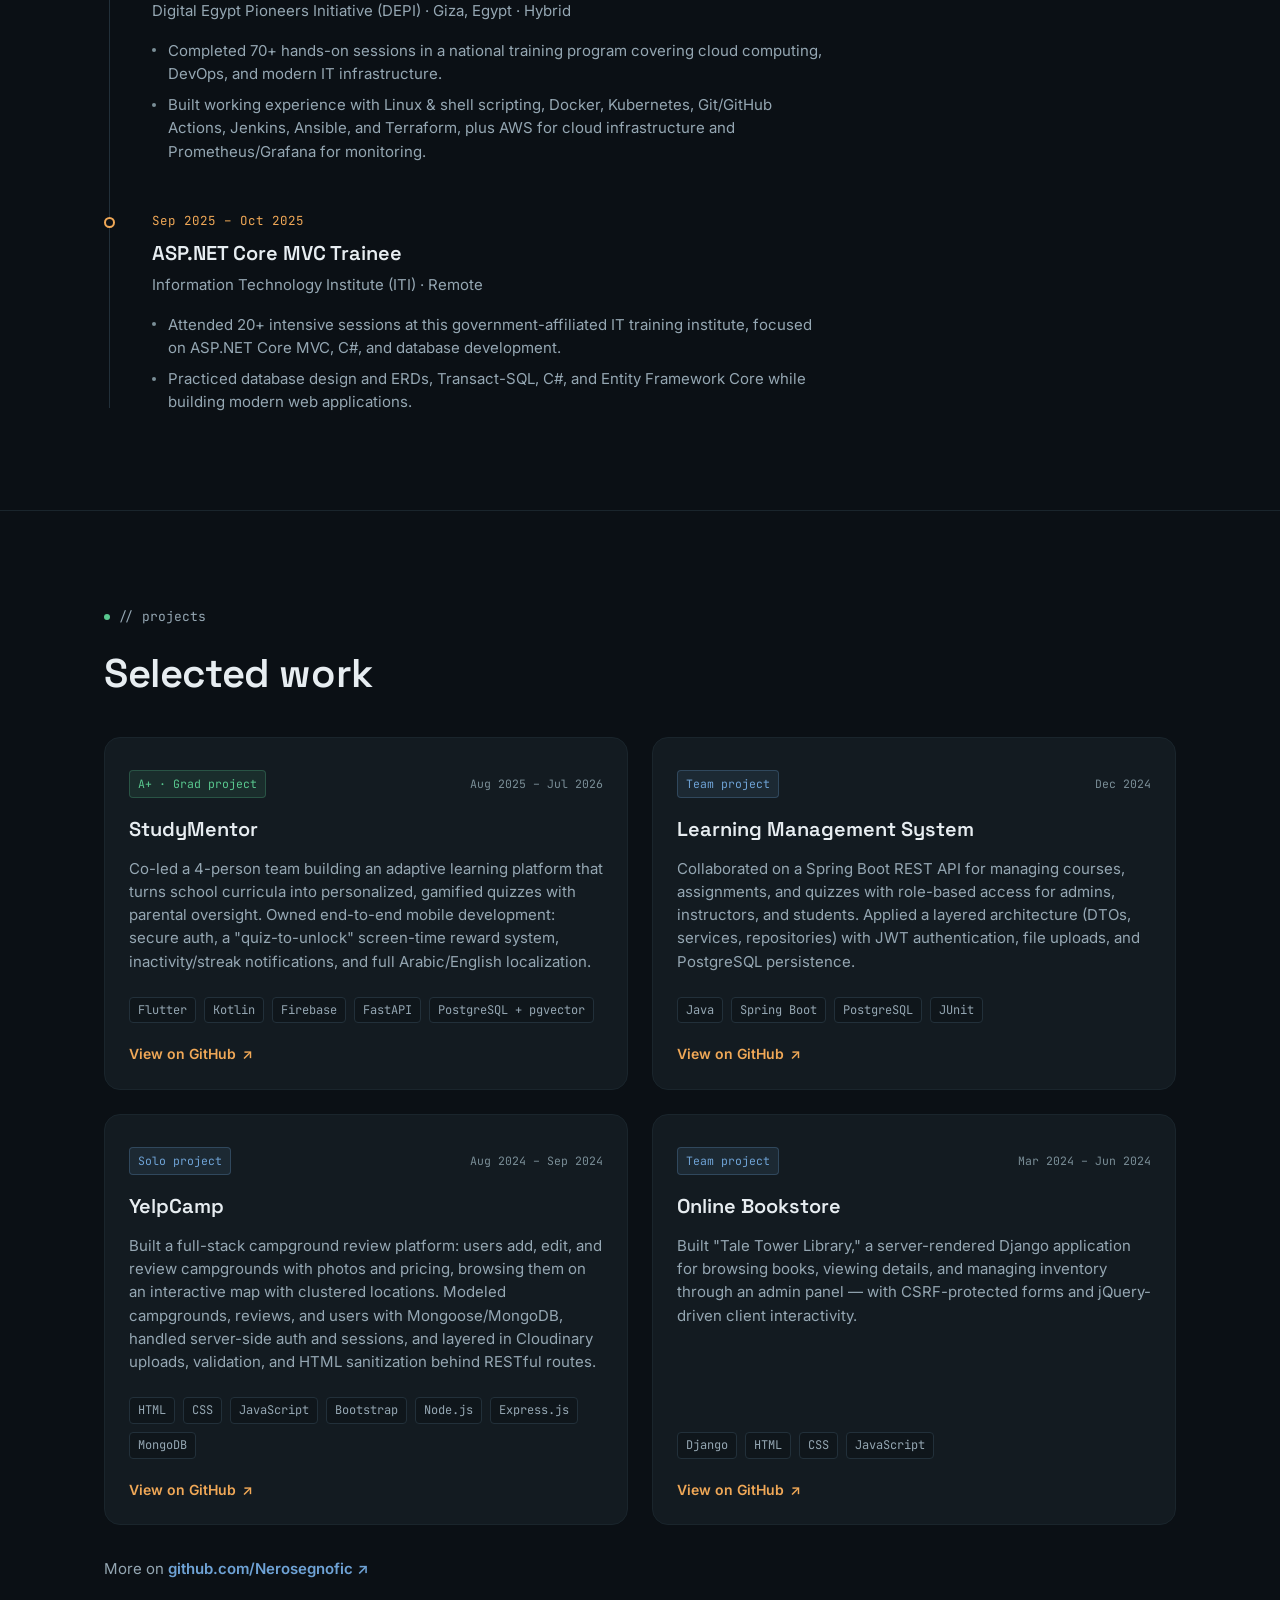
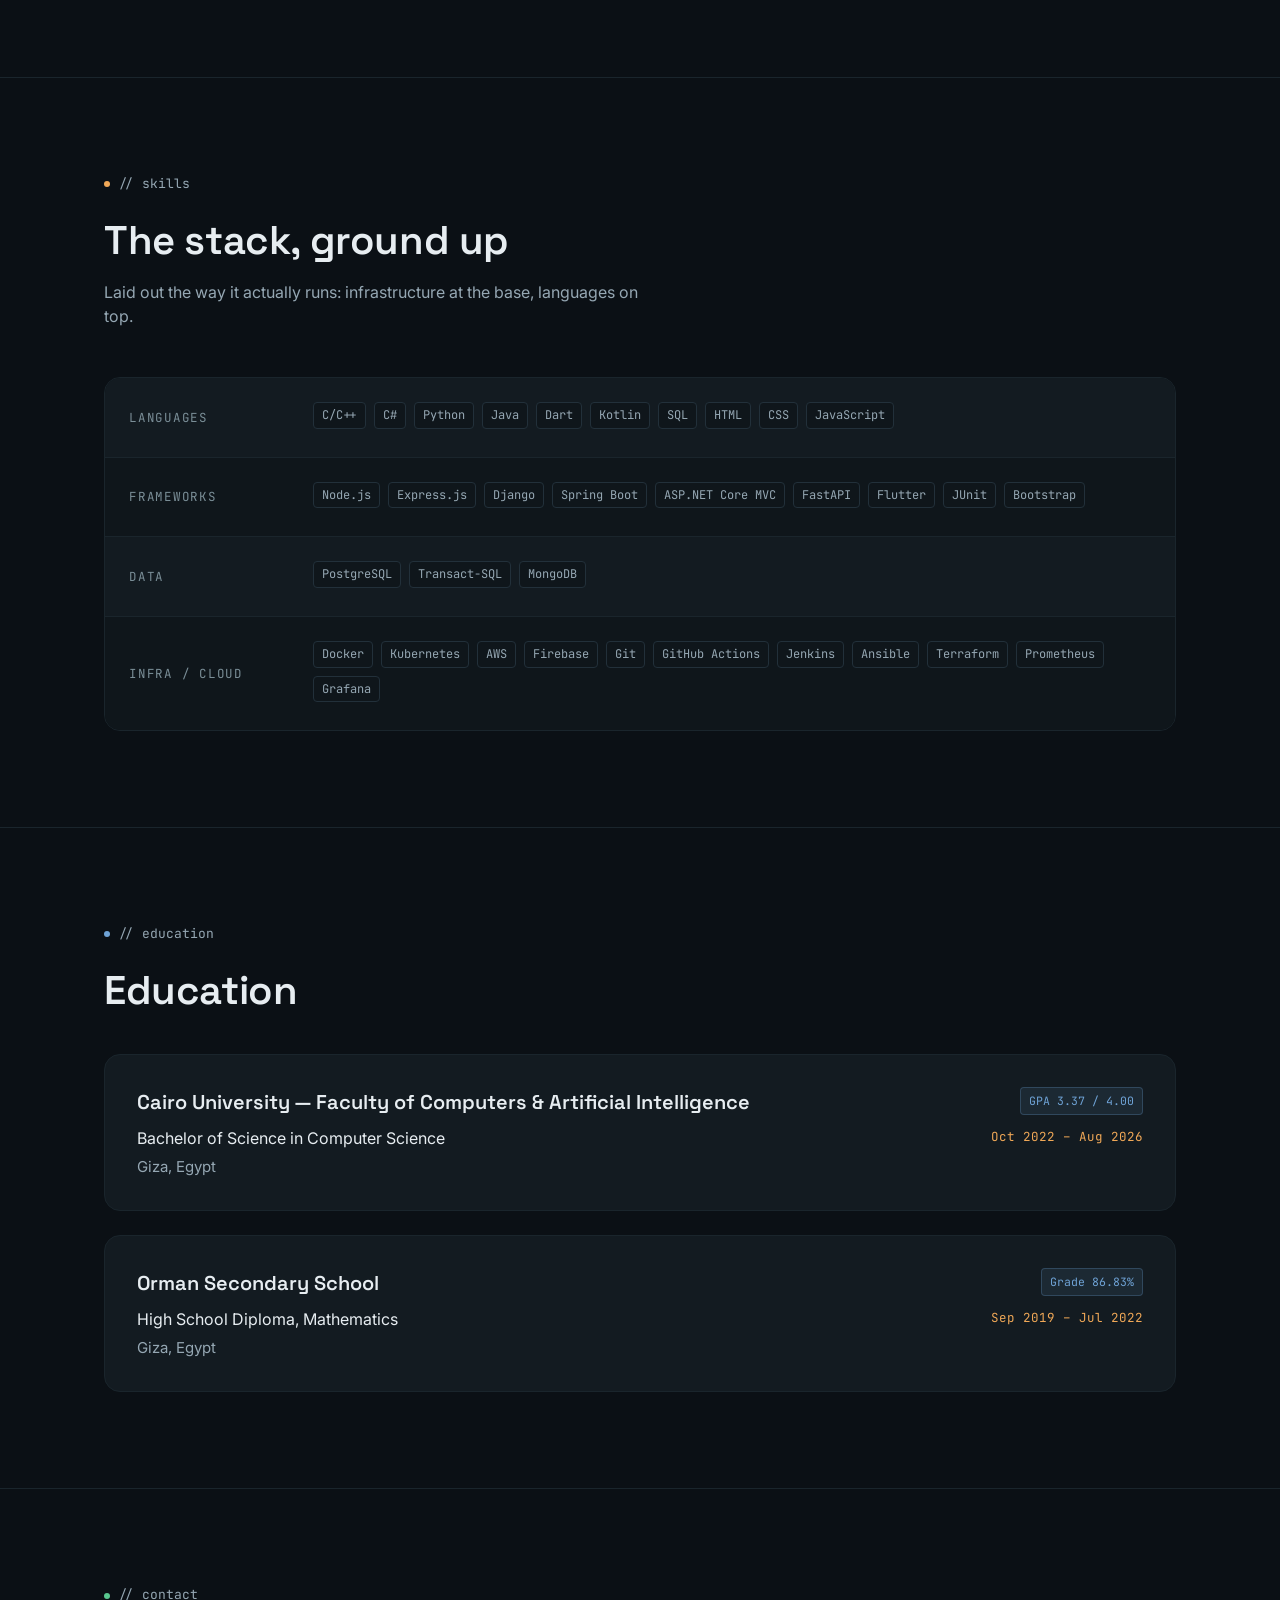
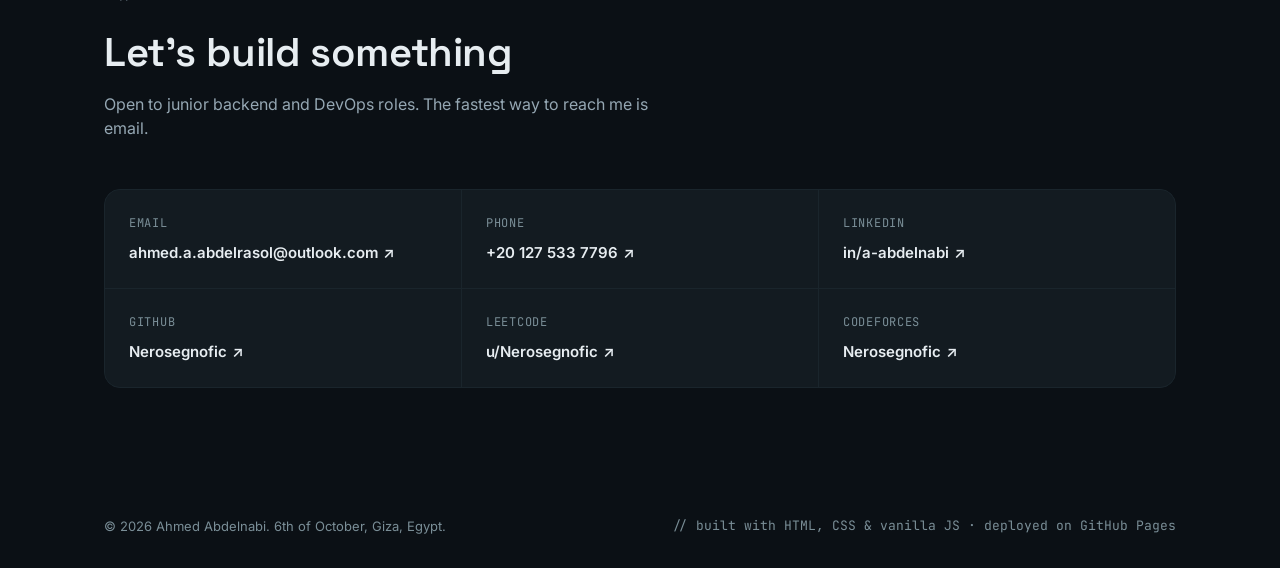
==== commit e4e43577: "Add files via upload" ====
--- a/index.html
+++ b/index.html
@@ -81,7 +81,7 @@
           <div class="hero-cta">
             <a href="#projects" class="btn btn-primary">View projects</a>
             <a href="#contact" class="btn btn-ghost">Get in touch</a>
-            <a href="assets/Ahmed_Abdelnabi_Resume.pdf" class="btn btn-ghost" download>Download résumé <span aria-hidden="true">↓</span></a>
+            <a href="https://github.com/Nerosegnofic/nerosegnofic.github.io/blob/main/assets/Ahmed_Abdelnabi_Resume.pdf" class="btn btn-ghost" target="_blank" rel="noopener">View résumé</a>
           </div>
         </div>
 
--- a/css/style.css
+++ b/css/style.css
@@ -591,7 +591,7 @@
 }
 
 .edu-main {
-  flex: 1 1 320px;
+  flex: 1 1 auto;
   min-width: 260px;
 }
 
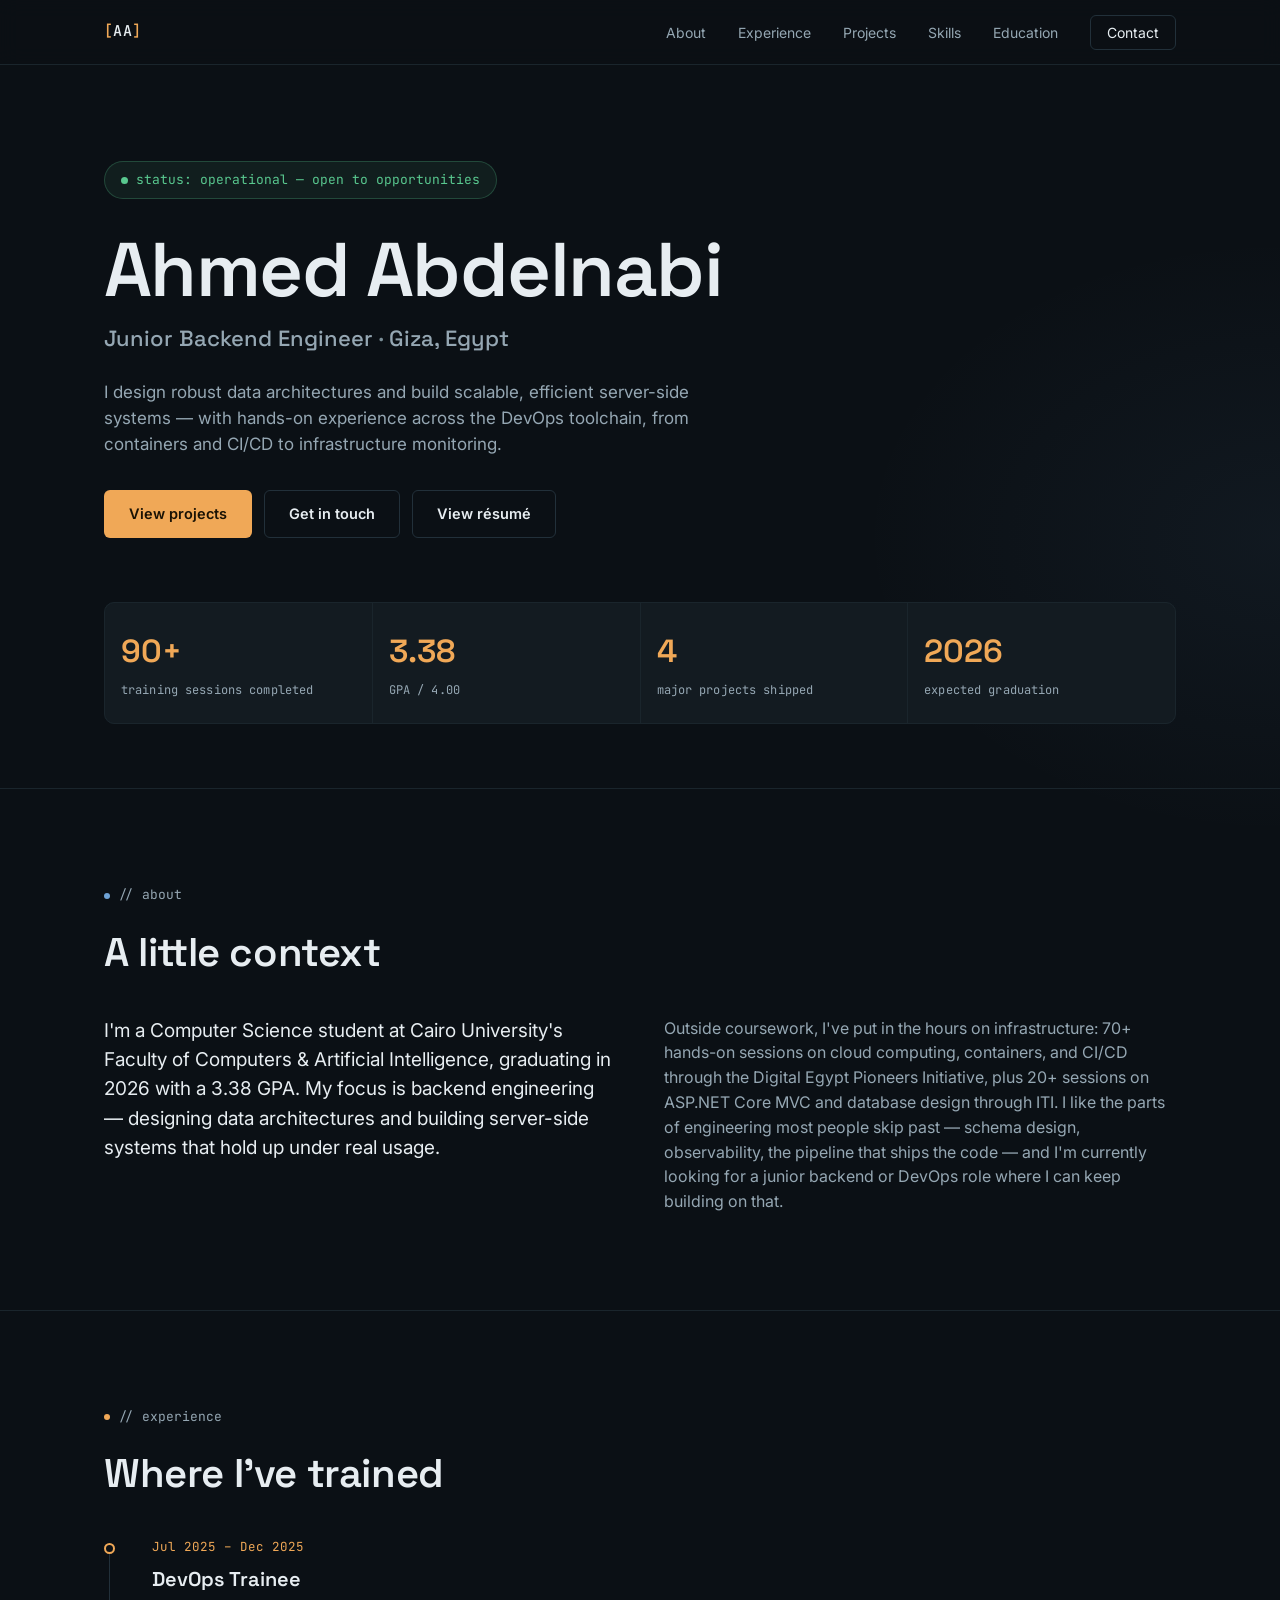
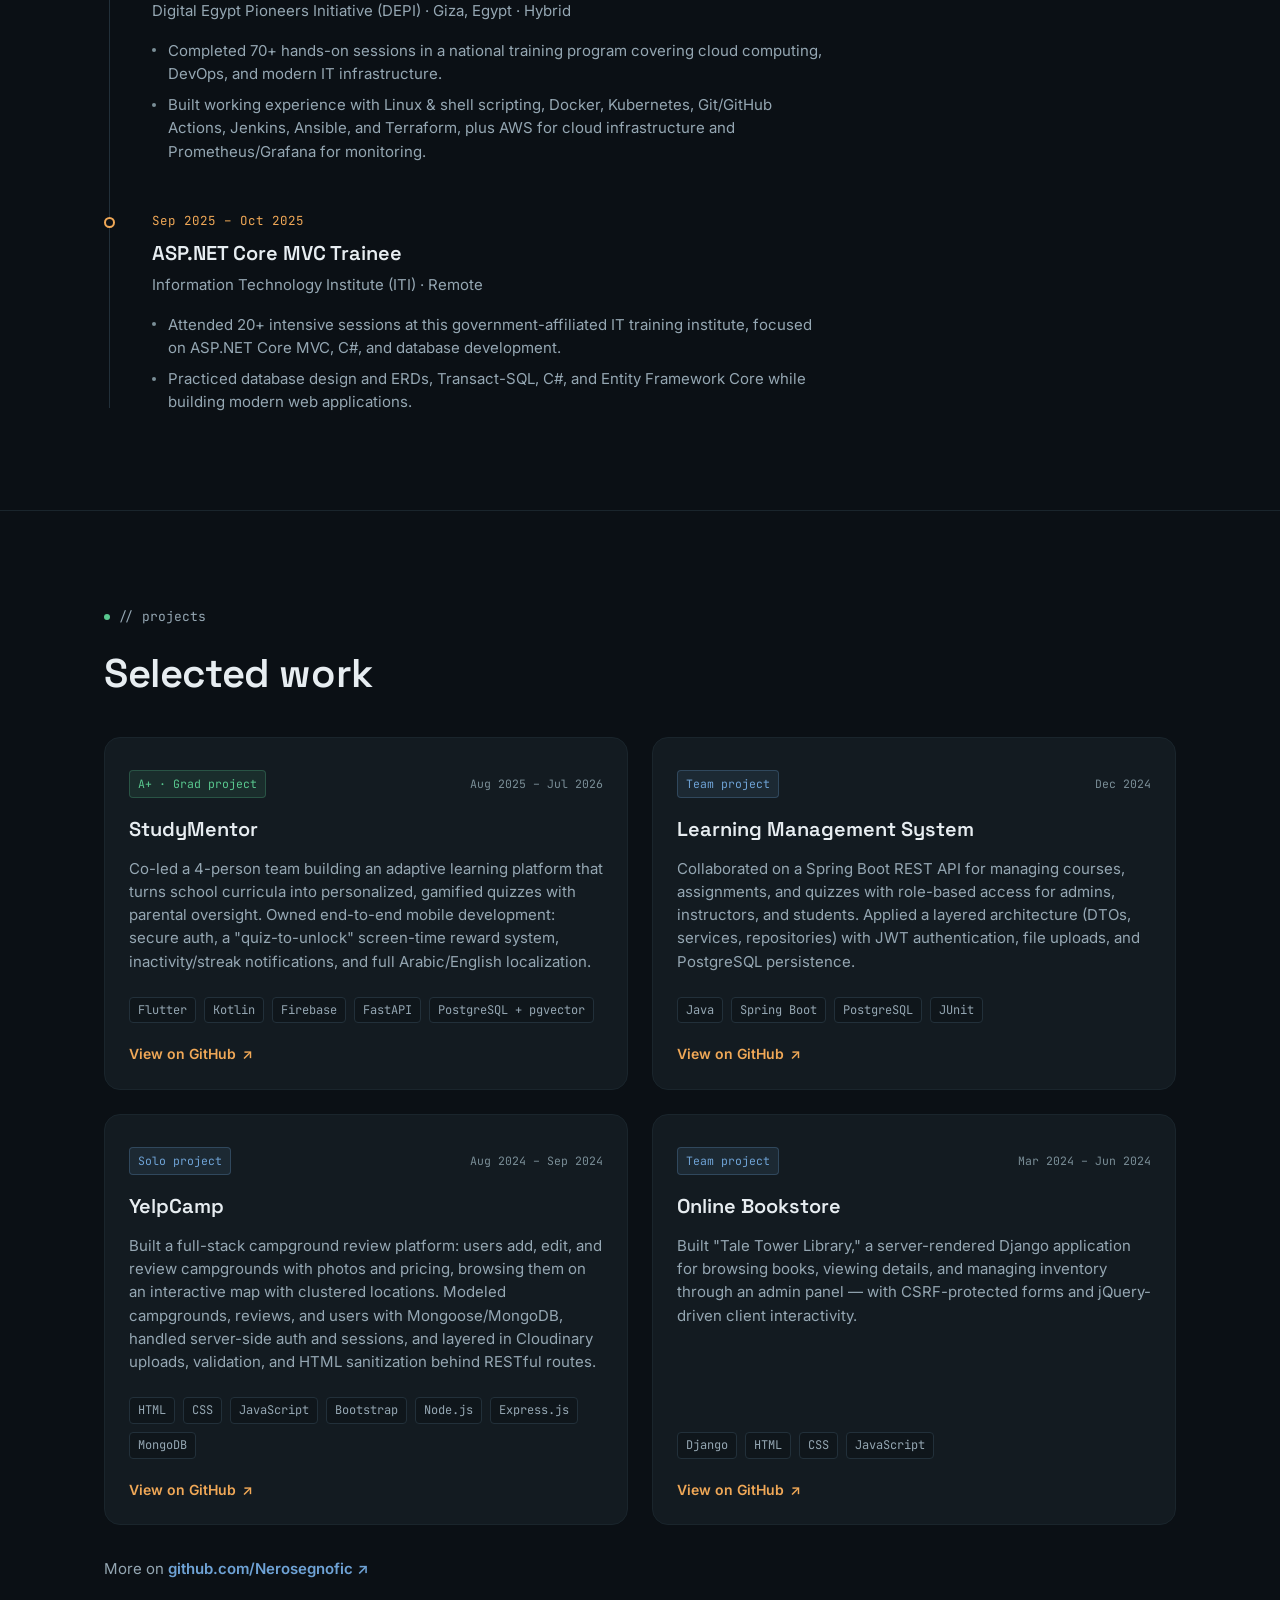
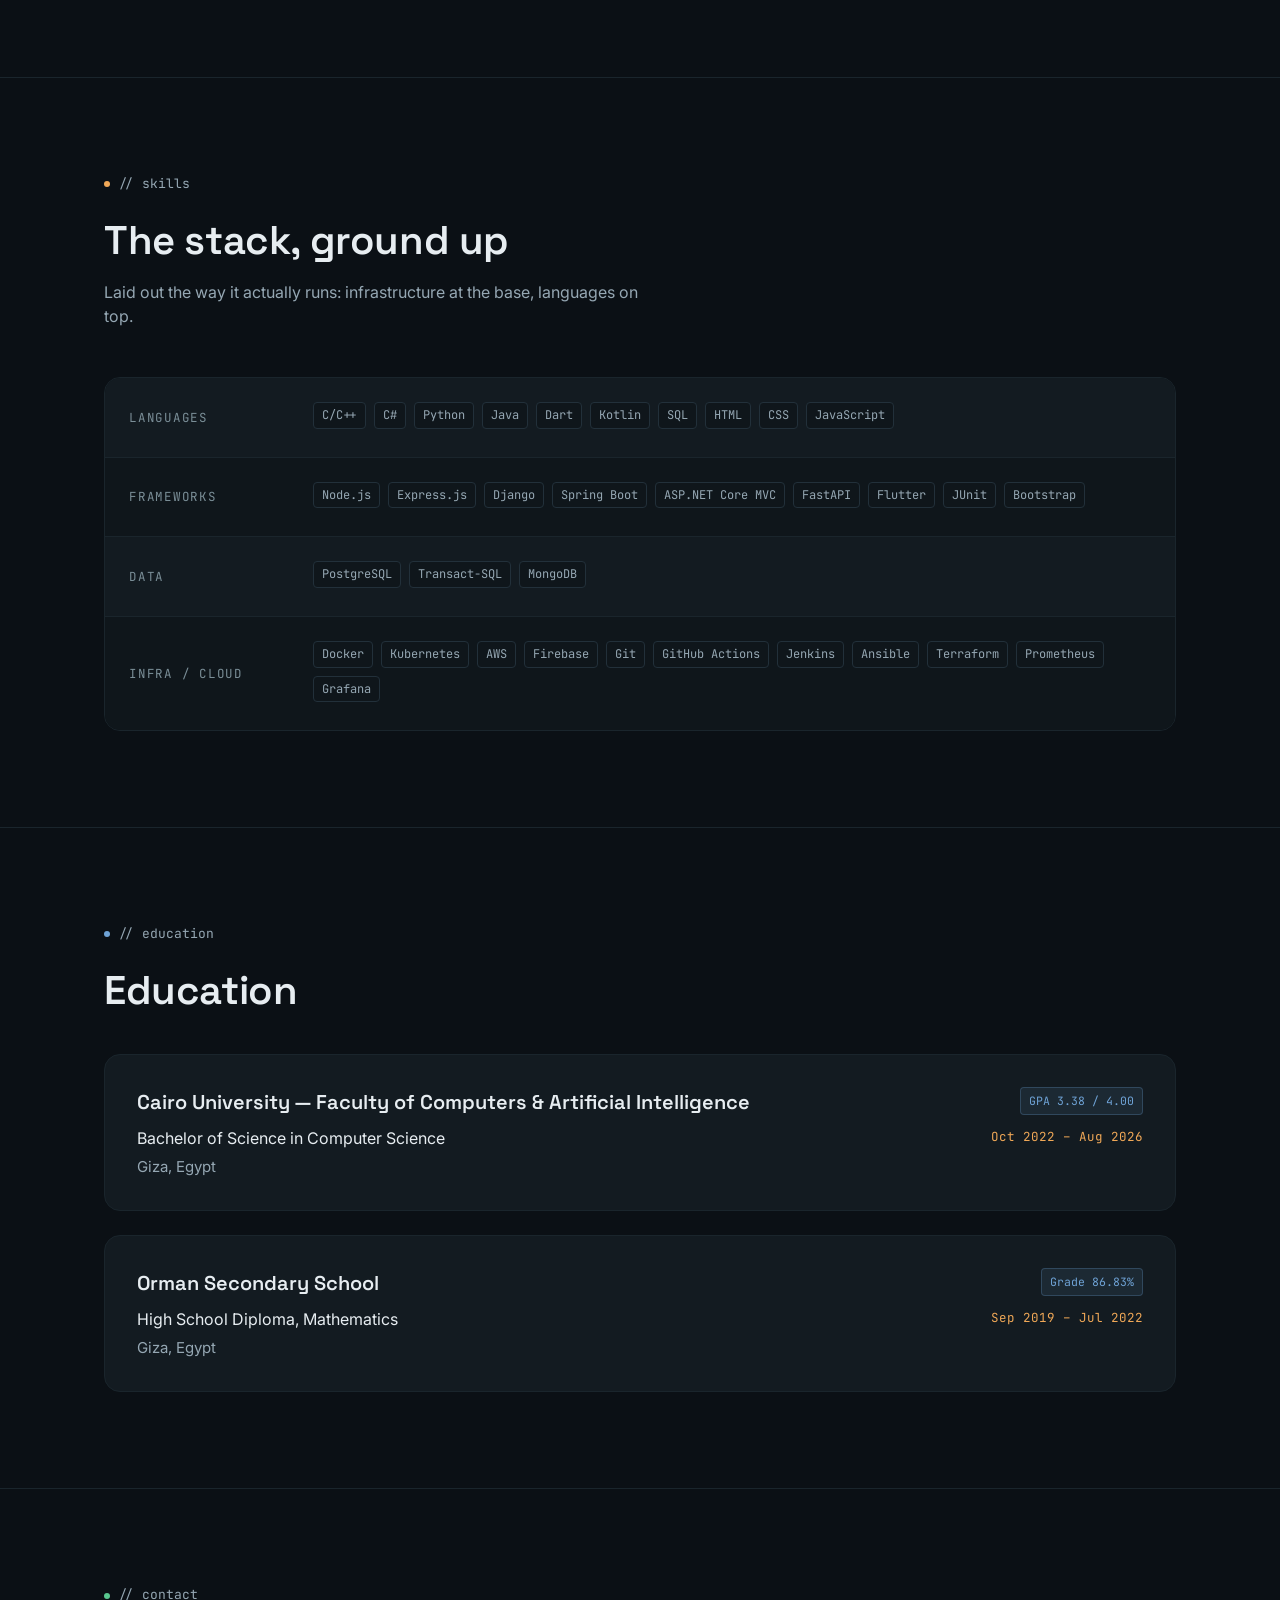
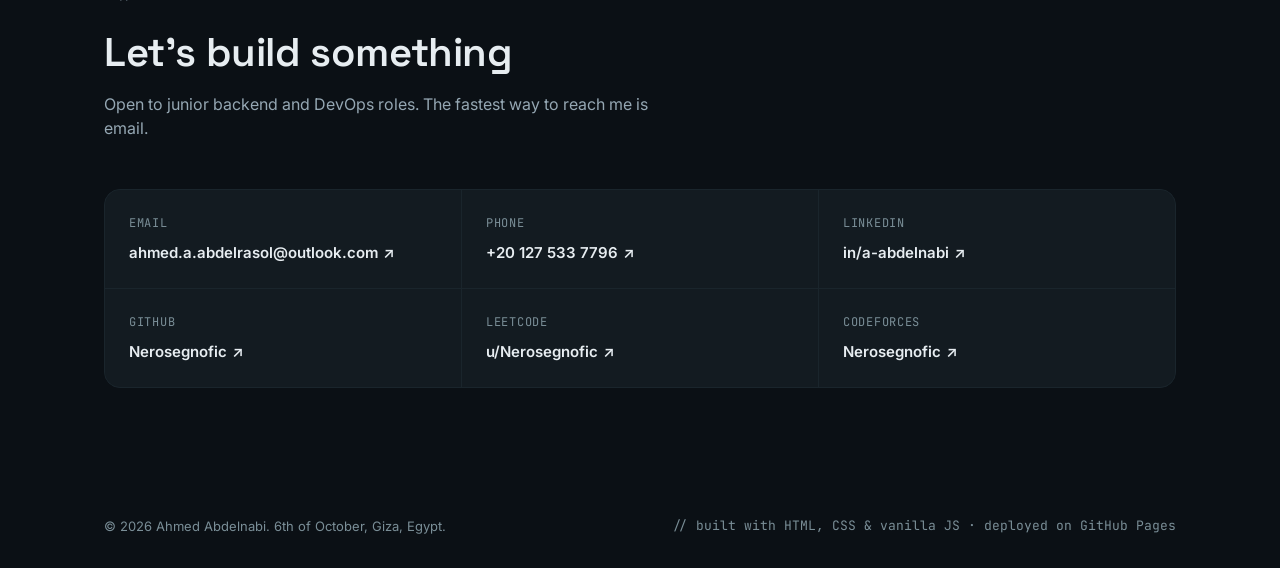
==== commit 157c6bfd: "Hmph." ====
--- a/index.html
+++ b/index.html
@@ -91,7 +91,7 @@
             <span class="stat-label">training sessions completed</span>
           </div>
           <div class="stat-card">
-            <span class="stat-num">3.37</span>
+            <span class="stat-num">3.38</span>
             <span class="stat-label">GPA / 4.00</span>
           </div>
           <div class="stat-card">
@@ -115,7 +115,7 @@
         <div class="about-grid">
           <p class="about-lead">
             I'm a Computer Science student at Cairo University's Faculty of Computers &amp;
-            Artificial Intelligence, graduating in 2026 with a 3.37 GPA. My focus is backend
+            Artificial Intelligence, graduating in 2026 with a 3.38 GPA. My focus is backend
             engineering — designing data architectures and building server-side systems
             that hold up under real usage.
           </p>
@@ -361,7 +361,7 @@
               <p class="edu-loc">Giza, Egypt</p>
             </div>
             <div class="edu-meta">
-              <span class="badge badge-blue">GPA 3.37 / 4.00</span>
+              <span class="badge badge-blue">GPA 3.38 / 4.00</span>
               <span class="timeline-date">Oct 2022 – Aug 2026</span>
             </div>
           </div>
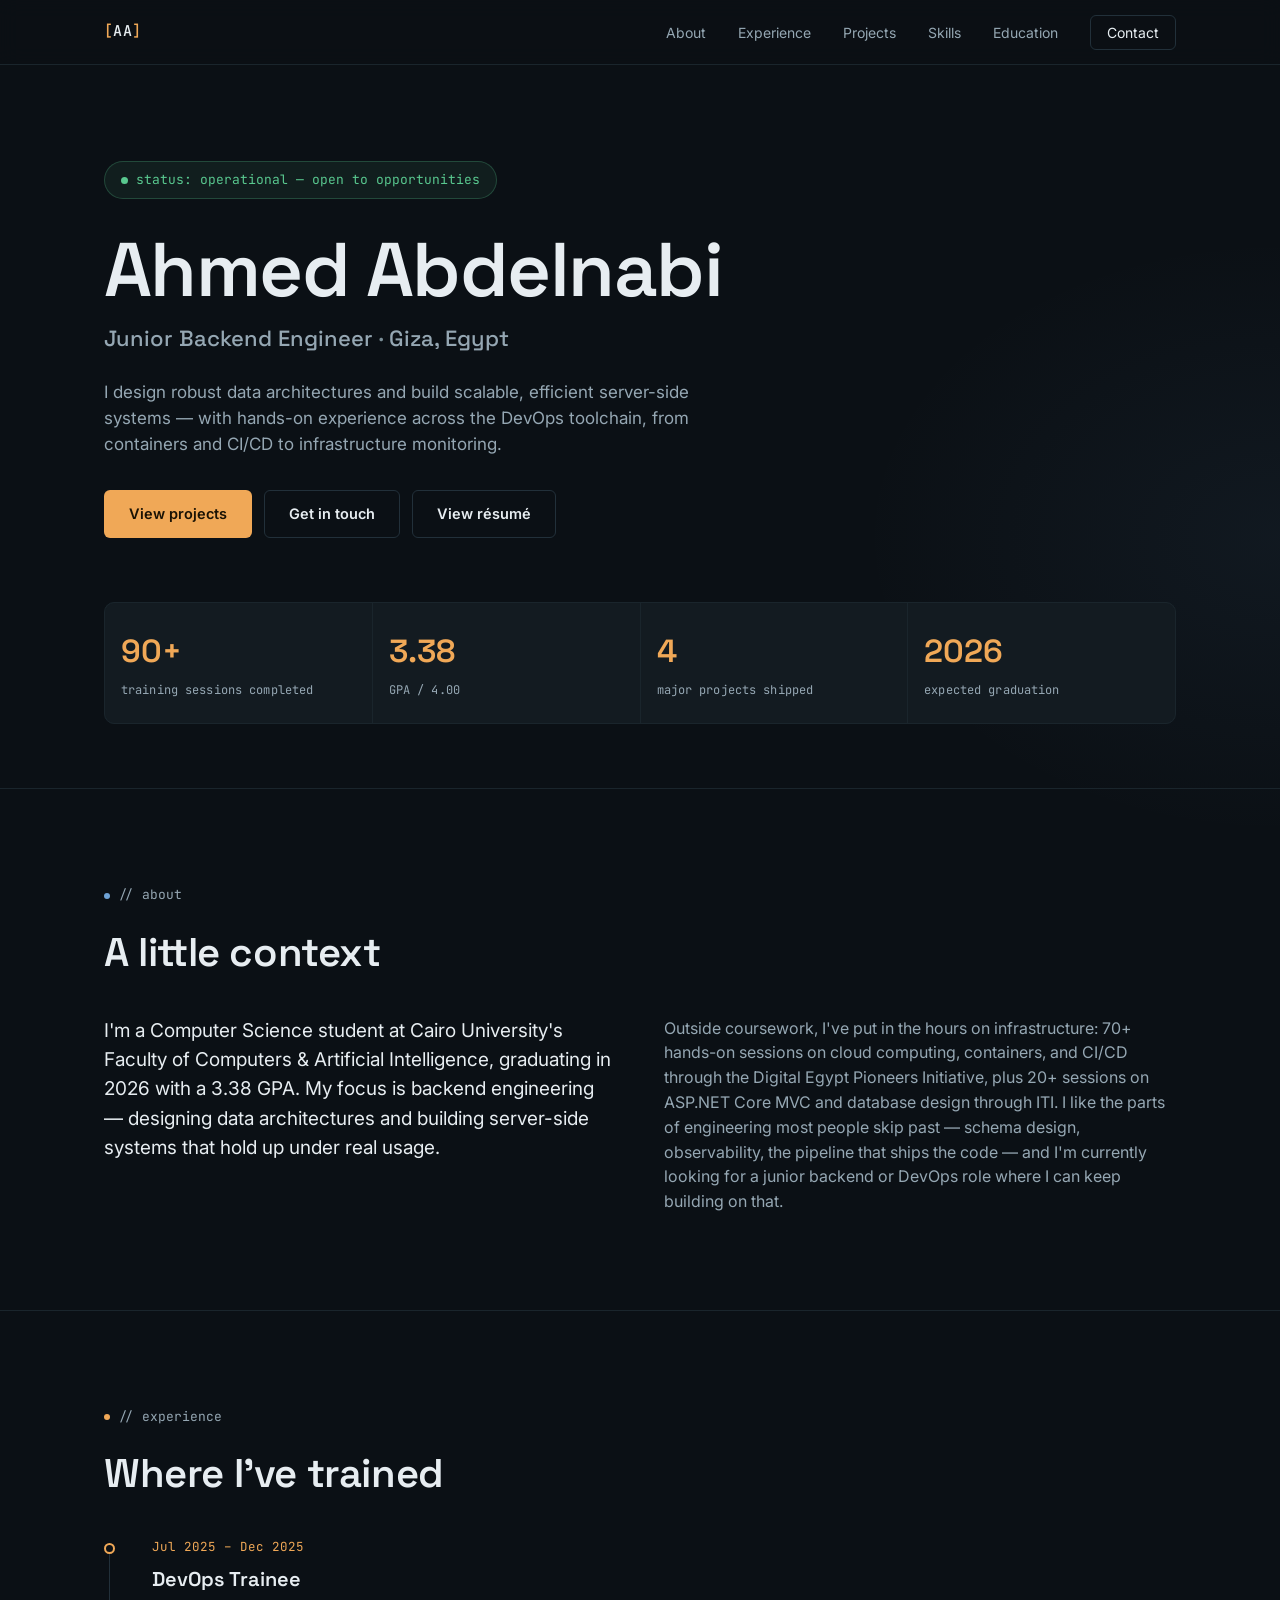
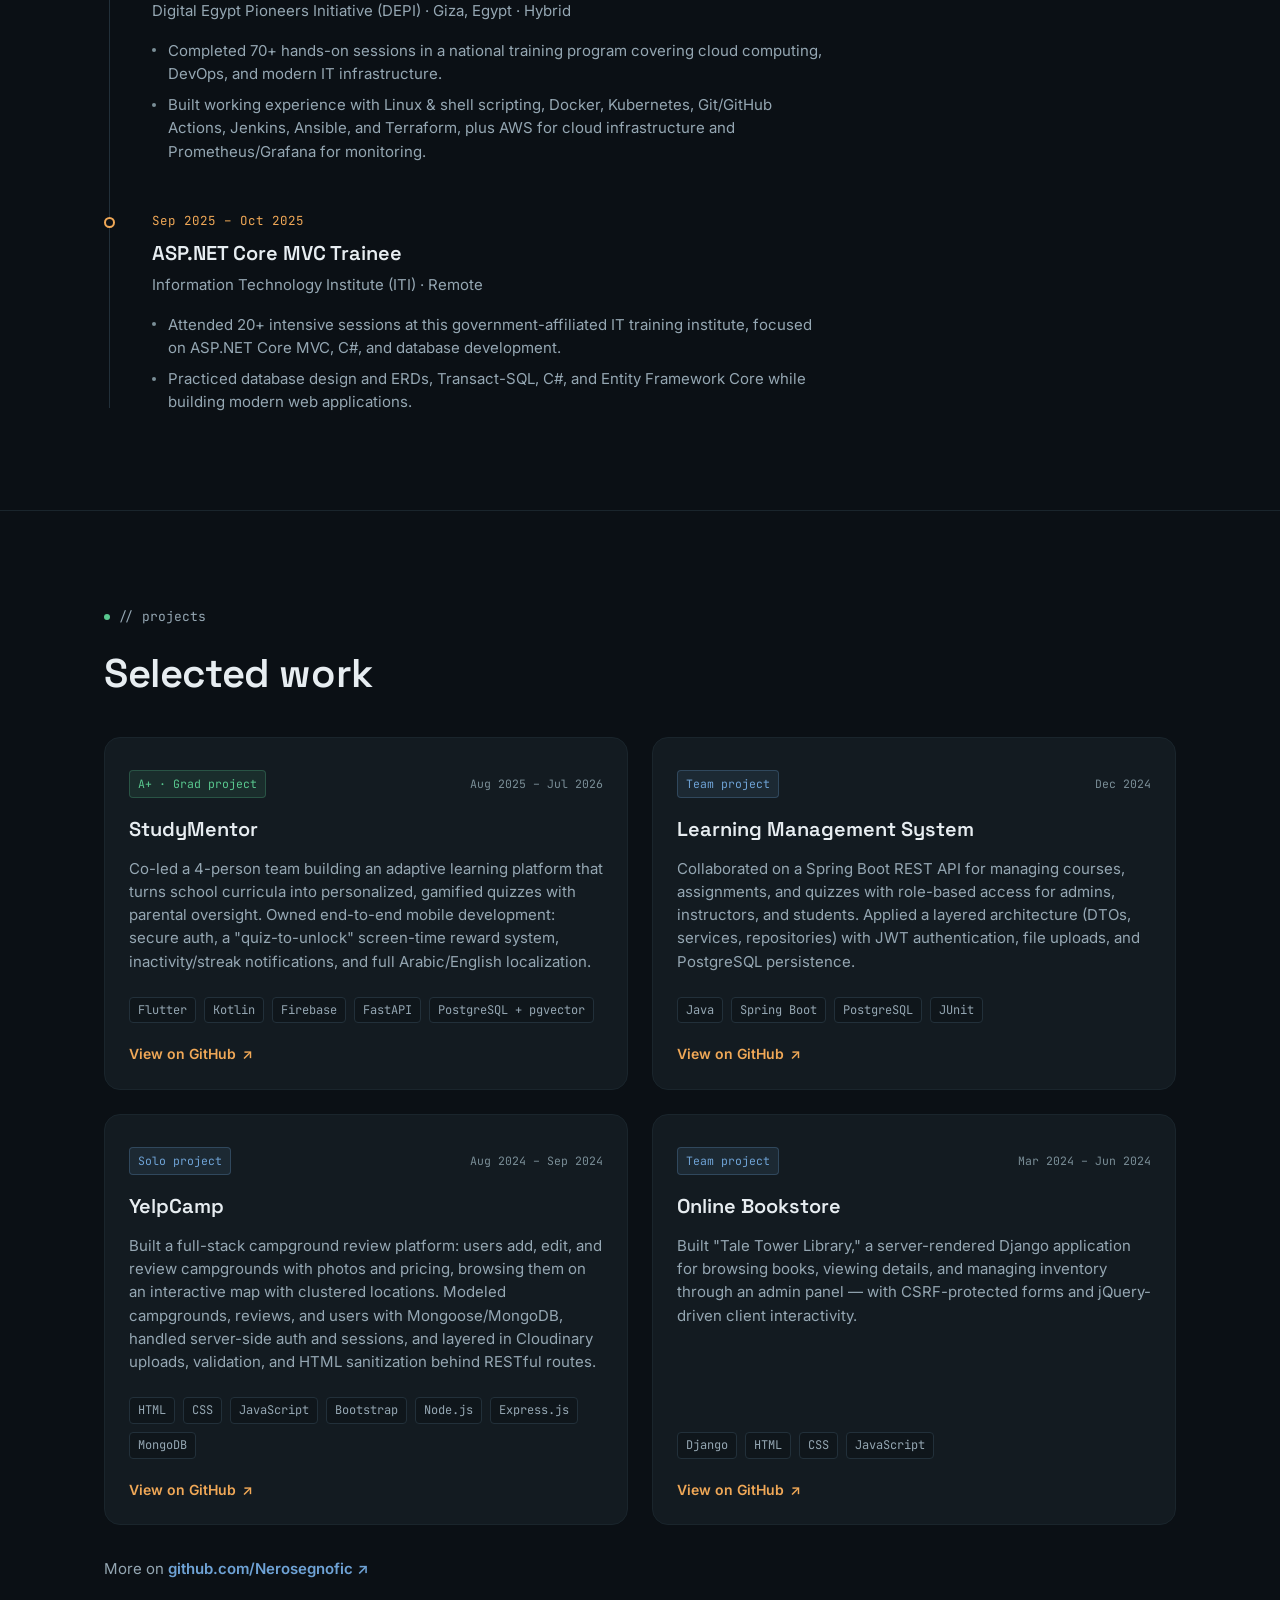
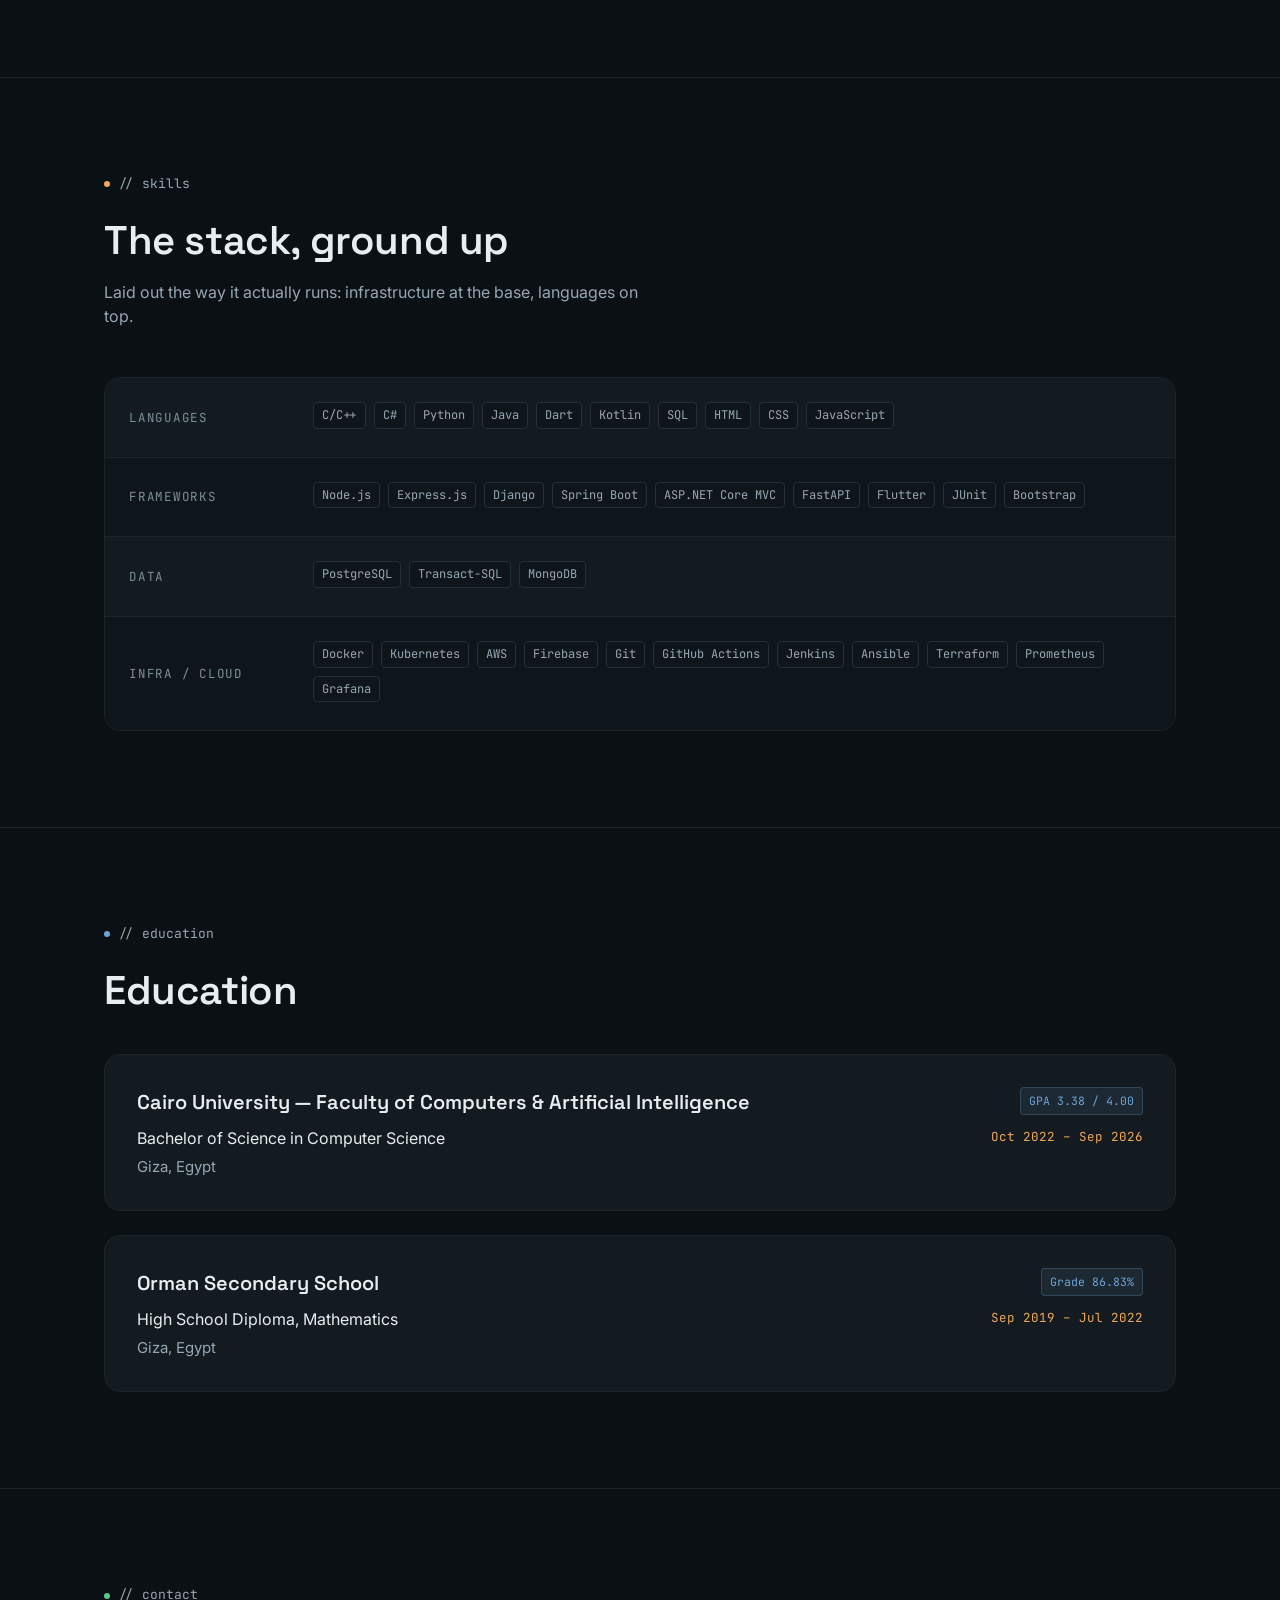
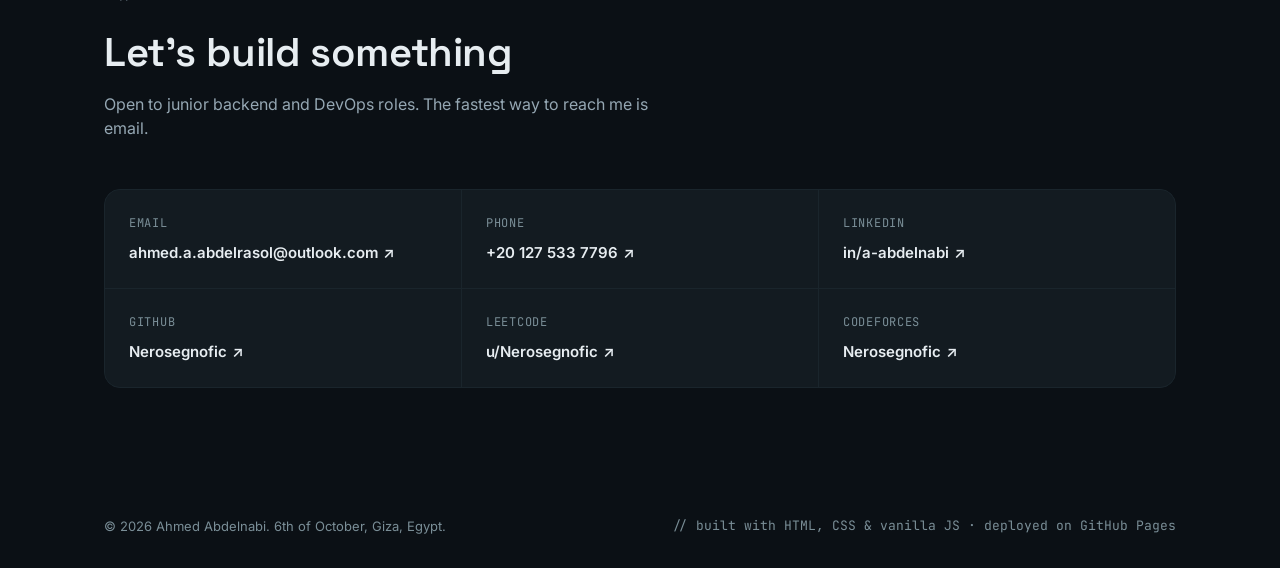
==== commit 8fc0e1d6: "Update timeline date from Aug 2026 to Sep 2026" ====
--- a/index.html
+++ b/index.html
@@ -362,7 +362,7 @@
             </div>
             <div class="edu-meta">
               <span class="badge badge-blue">GPA 3.38 / 4.00</span>
-              <span class="timeline-date">Oct 2022 – Aug 2026</span>
+              <span class="timeline-date">Oct 2022 – Sep 2026</span>
             </div>
           </div>
 
